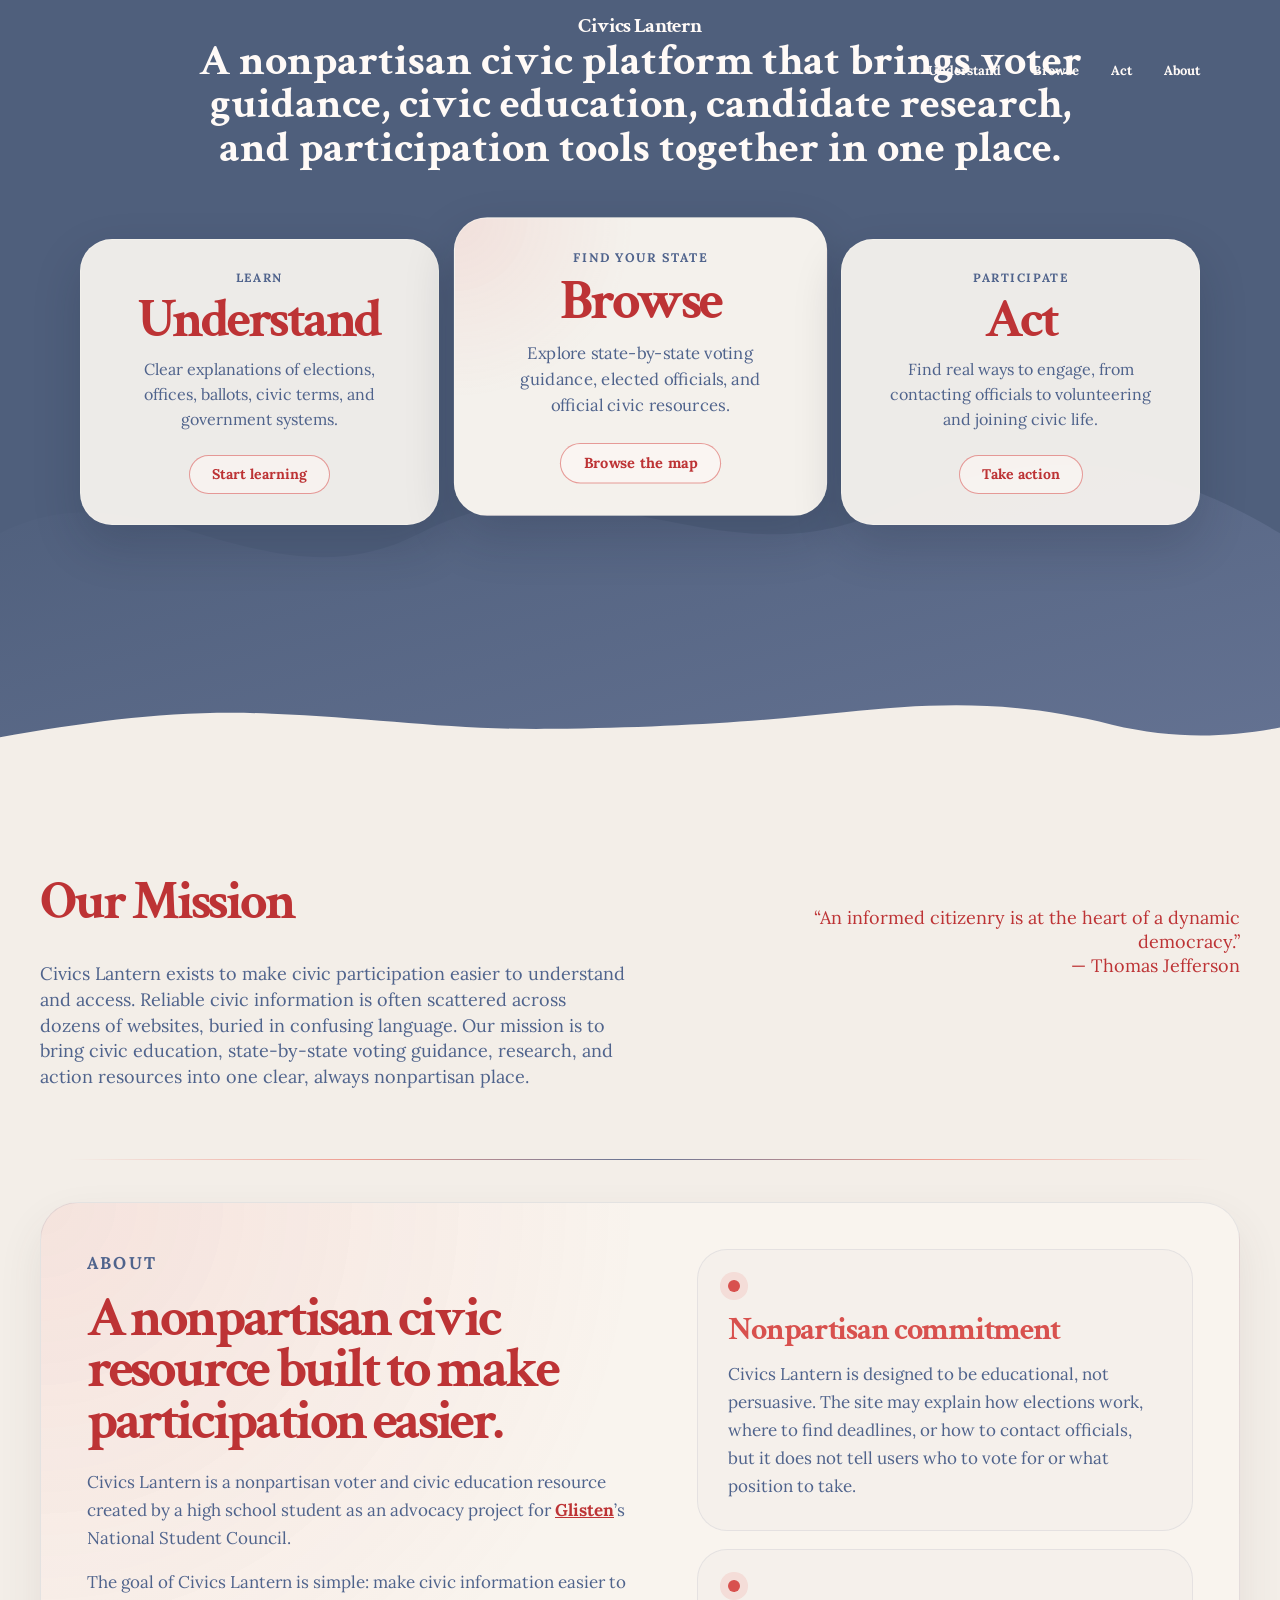
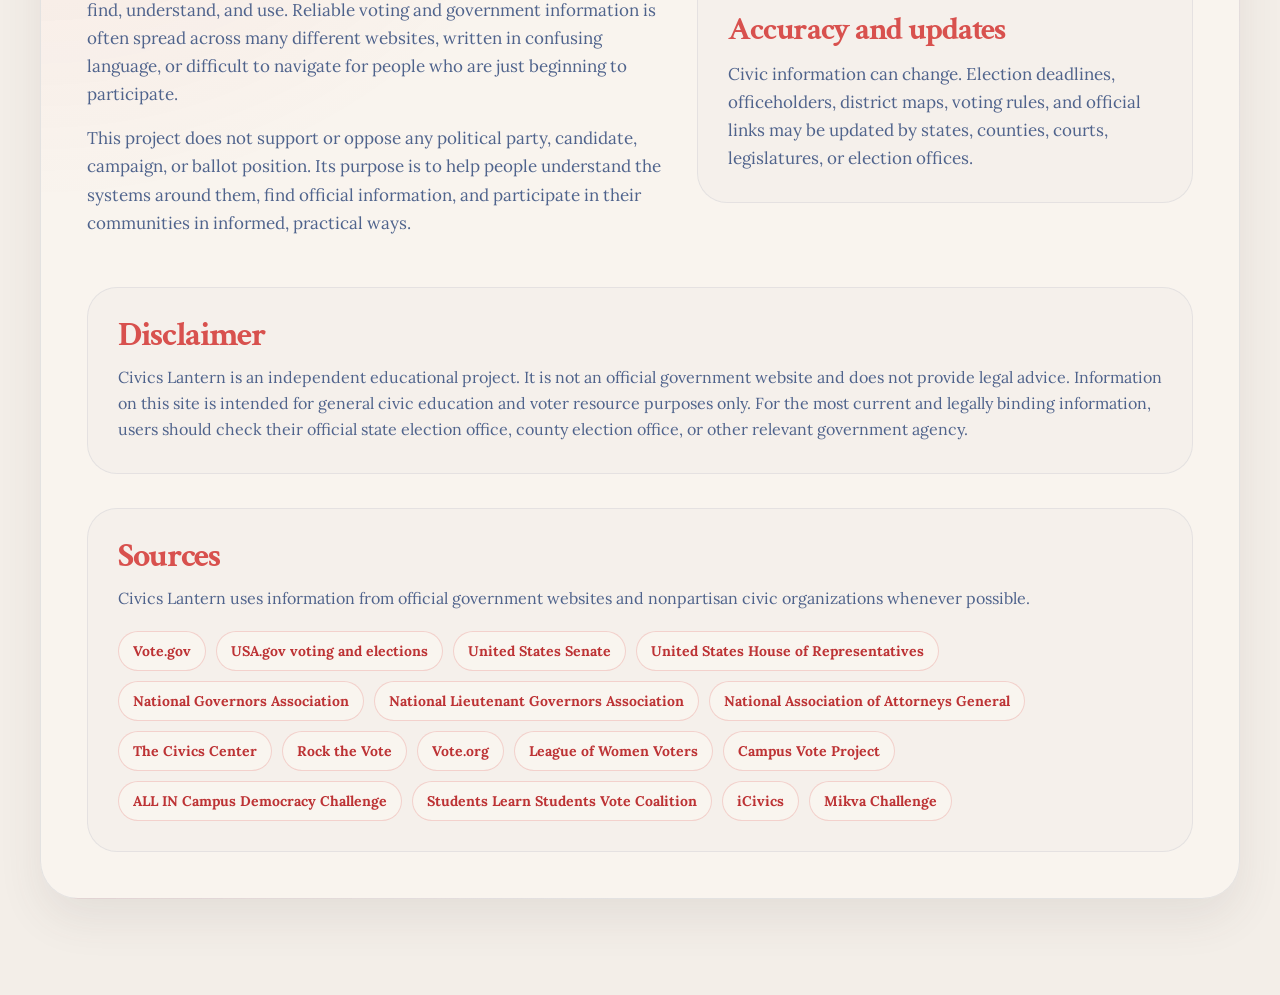
==== index.html @ c542d6de "Add files via upload" ====
<!DOCTYPE html>
<html lang="en">
<head>
  <meta charset="UTF-8" />
  <meta name="viewport" content="width=device-width, initial-scale=1.0" />
  <title>Civics Lantern</title>
  <link rel="stylesheet" href="style.css?v=23" />
</head>
<body>
  <div id="scroll-progress"></div>

  <header class="hero home-hero">
    <nav class="nav">
      <a class="logo" href="index.html">Civics Lantern</a>
      <button class="menu-button" aria-label="Open navigation">☰</button>
      <div class="nav-links">
        <a href="understand.html">Understand</a>
        <a href="browse.html">Browse</a>
        <a href="act.html">Act</a>
        <a href="index.html#about">About</a>
      </div>
    </nav>

    <section class="hero-text fade-in">
      <h1>
        A nonpartisan civic platform that brings voter guidance, civic education,
        candidate research, and participation tools together in one place.
      </h1>
    </section>

    <section class="hero-pathways fade-up" aria-label="Main sections">
      <article class="hero-pathway-card">
        <span class="pathway-label">Learn</span>
        <h2>Understand</h2>
        <p>
          Clear explanations of elections, offices, ballots, civic terms, and government systems.
        </p>
        <a class="soft-button" href="understand.html">Start learning</a>
      </article>

      <article class="hero-pathway-card featured">
        <span class="pathway-label">Find your state</span>
        <h2>Browse</h2>
        <p>
          Explore state-by-state voting guidance, elected officials, and official civic resources.
        </p>
        <a class="soft-button" href="browse.html">Browse the map</a>
      </article>

      <article class="hero-pathway-card">
        <span class="pathway-label">Participate</span>
        <h2>Act</h2>
        <p>
          Find real ways to engage, from contacting officials to volunteering and joining civic life.
        </p>
        <a class="soft-button" href="act.html">Take action</a>
      </article>
    </section>
  </header>

  <main>
    <section class="mission section fade-up">
      <div class="mission-copy">
        <h2>Our Mission</h2>
        <p>
          Civics Lantern exists to make civic participation easier to understand and
          access. Reliable civic information is often scattered across dozens of
          websites, buried in confusing language. Our mission is to bring civic
          education, state-by-state voting guidance, research, and action resources
          into one clear, always nonpartisan place.
        </p>
      </div>

      <blockquote>
        “An informed citizenry is at the heart of a dynamic democracy.”
        <span>— Thomas Jefferson</span>
      </blockquote>
    </section>

    <div class="divider"></div>
<section class="about-preview about-full section reveal" id="about">
      <div class="about-copy">
        <p class="section-kicker">About</p>
        <h2>A nonpartisan civic resource built to make participation easier.</h2>
        <p>
          Civics Lantern is a nonpartisan voter and civic education resource created by a high school
          student as an advocacy project for <a href="https://glisten.org/" target="_blank" rel="noopener noreferrer">Glisten</a>’s
          National Student Council.
        </p>
        <p>
          The goal of Civics Lantern is simple: make civic information easier to find, understand,
          and use. Reliable voting and government information is often spread across many different
          websites, written in confusing language, or difficult to navigate for people who are just
          beginning to participate.
        </p>
        <p>
          This project does not support or oppose any political party, candidate, campaign, or ballot
          position. Its purpose is to help people understand the systems around them, find official
          information, and participate in their communities in informed, practical ways.
        </p>
      </div>

      <div class="about-side-stack">
        <article class="about-note">
          <div class="dot"></div>
          <h3>Nonpartisan commitment</h3>
          <p>
            Civics Lantern is designed to be educational, not persuasive. The site may explain how
            elections work, where to find deadlines, or how to contact officials, but it does not tell
            users who to vote for or what position to take.
          </p>
        </article>

        <article class="about-note">
          <div class="dot"></div>
          <h3>Accuracy and updates</h3>
          <p>
            Civic information can change. Election deadlines, officeholders, district maps, voting
            rules, and official links may be updated by states, counties, courts, legislatures, or
            election offices.
          </p>
        </article>
      </div>

      <div class="about-disclaimer">
        <h3>Disclaimer</h3>
        <p>
          Civics Lantern is an independent educational project. It is not an official government
          website and does not provide legal advice. Information on this site is intended for general
          civic education and voter resource purposes only. For the most current and legally binding
          information, users should check their official state election office, county election office,
          or other relevant government agency.
        </p>
      </div>

      <div class="about-sources">
        <h3>Sources</h3>
        <p>
          Civics Lantern uses information from official government websites and nonpartisan civic
          organizations whenever possible.
        </p>

        <div class="source-link-grid">
          <a href="https://vote.gov/" target="_blank" rel="noopener noreferrer">Vote.gov</a>
          <a href="https://www.usa.gov/voting-and-elections" target="_blank" rel="noopener noreferrer">USA.gov voting and elections</a>
          <a href="https://www.senate.gov/senators/" target="_blank" rel="noopener noreferrer">United States Senate</a>
          <a href="https://www.house.gov/representatives" target="_blank" rel="noopener noreferrer">United States House of Representatives</a>
          <a href="https://www.nga.org/governors/" target="_blank" rel="noopener noreferrer">National Governors Association</a>
          <a href="https://nlga.us/" target="_blank" rel="noopener noreferrer">National Lieutenant Governors Association</a>
          <a href="https://www.naag.org/attorneys-general/" target="_blank" rel="noopener noreferrer">National Association of Attorneys General</a>
          <a href="https://www.thecivicscenter.org/" target="_blank" rel="noopener noreferrer">The Civics Center</a>
          <a href="https://www.rockthevote.org/" target="_blank" rel="noopener noreferrer">Rock the Vote</a>
          <a href="https://www.vote.org/" target="_blank" rel="noopener noreferrer">Vote.org</a>
          <a href="https://www.lwv.org/" target="_blank" rel="noopener noreferrer">League of Women Voters</a>
          <a href="https://campusvoteproject.org/" target="_blank" rel="noopener noreferrer">Campus Vote Project</a>
          <a href="https://allinchallenge.org/" target="_blank" rel="noopener noreferrer">ALL IN Campus Democracy Challenge</a>
          <a href="https://slsvcoalition.org/" target="_blank" rel="noopener noreferrer">Students Learn Students Vote Coalition</a>
          <a href="https://ed.icivics.org/" target="_blank" rel="noopener noreferrer">iCivics</a>
          <a href="https://mikvachallenge.org/" target="_blank" rel="noopener noreferrer">Mikva Challenge</a>
        </div>
      </div>
    </section>
  </main>

  <script src="script.js?v=23"></script>
</body>
</html>
---- style.css ----
@import url('https://fonts.googleapis.com/css2?family=Crimson+Text:wght@600;700&family=Lora:wght@400;500;600;700&display=swap');

:root {
  --blue-dark: #657393;
  --blue-mid: #7d8aa5;
  --cream: #f3eee8;
  --cream-card: #faf6f0;
  --red: #bd3335;
  --red-soft: #d8514e;
  --text-blue: #4f638c;
  --white: #fffaf7;
  --shadow: 0 20px 45px rgba(80, 70, 65, 0.09);
  --soft-border: rgba(101, 115, 147, 0.14);
}

* {
  box-sizing: border-box;
}

html {
  scroll-behavior: smooth;
}

body {
  margin: 0;
  background: var(--cream);
  color: var(--text-blue);
  font-family: "Lora", Georgia, serif;
}

#scroll-progress {
  position: fixed;
  left: 0;
  top: 0;
  height: 4px;
  width: 0;
  background: linear-gradient(90deg, var(--red-soft), var(--blue-dark));
  z-index: 30;
}

.hero {
  color: var(--white);
  position: relative;
  overflow: hidden;
  background:
    radial-gradient(70% 95% at -8% 88%, transparent 0 38%, rgba(255,255,255,0.18) 39% 45%, transparent 46%),
    radial-gradient(80% 110% at 10% 95%, transparent 0 48%, rgba(255,255,255,0.12) 49% 56%, transparent 57%),
    radial-gradient(90% 120% at 18% 70%, transparent 0 52%, rgba(255,255,255,0.09) 53% 60%, transparent 61%),
    radial-gradient(80% 90% at 100% 92%, transparent 0 31%, rgba(255,255,255,0.14) 32% 40%, transparent 41%),
    radial-gradient(90% 110% at 100% 35%, rgba(255,255,255,0.12) 0 23%, transparent 24%),
    linear-gradient(90deg, #6f7d9d 0%, #637291 55%, #74819c 100%);
}

.home-hero {
  min-height: 390px;
}

.page-hero {
  min-height: 365px;
}

.deep-page-hero {
  min-height: 410px;
}

.understand-hero {
  min-height: 520px;
}

.understand-hero .page-title.left {
  margin-top: 56px;
}

.understand-hero .page-title h1 {
  font-size: clamp(48px, 5.4vw, 78px);
  line-height: 0.96;
}

.understand-hero .page-title p:last-child {
  max-width: 720px;
  margin-top: 24px;
}

.hero::after {
  content: "";
  position: absolute;
  left: -2%;
  right: -2%;
  bottom: -1px;
  height: 62px;
  background: var(--cream);
  clip-path: polygon(0 40%, 20% 20%, 45% 28%, 72% 62%, 100% 42%, 100% 100%, 0 100%);
}

.nav {
  width: min(1120px, calc(100% - 48px));
  margin: 0 auto;
  padding-top: 12px;
  display: flex;
  align-items: center;
  justify-content: center;
  position: relative;
  z-index: 2;
}

.logo {
  color: var(--white);
  text-decoration: none;
  font-family: "Crimson Text", Georgia, serif;
  font-size: 21px;
  font-weight: 700;
  letter-spacing: -0.03em;
  transition: transform 0.25s ease, opacity 0.25s ease;
}

.logo:hover {
  transform: translateY(-2px);
  opacity: 0.92;
}

.nav-links {
  position: absolute;
  right: 0;
  top: 62px;
  display: flex;
  gap: 32px;
}

.nav-links a {
  color: var(--white);
  text-decoration: none;
  font-size: 13px;
  font-weight: 700;
  position: relative;
}

.nav-links a::after {
  content: "";
  position: absolute;
  left: 0;
  bottom: -5px;
  width: 0;
  height: 1px;
  background: var(--white);
  transition: width 0.25s ease;
}

.nav-links a:hover::after,
.nav-links a.active::after {
  width: 100%;
}

.menu-button {
  display: none;
  background: transparent;
  border: 0;
  color: var(--white);
  font-size: 28px;
  cursor: pointer;
}

.hero-text,
.page-title {
  width: min(900px, calc(100% - 40px));
  margin: 105px auto 0;
  text-align: center;
  position: relative;
  z-index: 2;
}

.page-title {
  margin-top: 72px;
}

.hero-text h1,
.page-title h1 {
  margin: 0;
  font-family: "Crimson Text", Georgia, serif;
  font-weight: 700;
}

.hero-text h1 {
  font-size: clamp(22px, 2.2vw, 28px);
  line-height: 1.02;
}

.page-title h1 {
  font-size: clamp(50px, 6.7vw, 88px);
  line-height: 0.9;
  letter-spacing: -0.06em;
}

.page-title.left {
  margin-left: max(40px, calc((100% - 1180px) / 2));
  margin-right: auto;
  text-align: left;
  width: min(780px, calc(100% - 80px));
}

.page-title p:last-child {
  max-width: 650px;
  margin: 18px auto 0;
  font-size: 18px;
  line-height: 1.5;
}

.page-title.left p:last-child {
  margin-left: 0;
  margin-right: 0;
}

.eyebrow,
.section-kicker {
  margin: 0 0 10px;
  font-size: 13px;
  font-weight: 700;
  letter-spacing: 0.13em;
  text-transform: uppercase;
}

.section {
  width: min(1280px, calc(100% - 80px));
  margin: 0 auto;
}

.mission {
  min-height: 365px;
  padding: 68px 0 42px;
  display: grid;
  grid-template-columns: 1.05fr 0.95fr;
  gap: 80px;
  align-items: start;
}

.mission h2,
.section-heading h2,
.article-block h2,
.basic-intro h2,
.placeholder-page h2 {
  margin: 0;
  color: var(--red);
  font-family: "Crimson Text", Georgia, serif;
  font-size: clamp(42px, 4.2vw, 64px);
  line-height: 0.92;
  letter-spacing: -0.06em;
}

.mission h2 {
  margin-bottom: 34px;
}

.mission p,
.section-heading p,
.article-block p,
.placeholder-page p {
  margin: 0;
  font-size: 18px;
  line-height: 1.6;
}

.mission p {
  max-width: 650px;
  line-height: 1.43;
}

blockquote {
  margin: 28px 0 0;
  color: var(--red);
  text-align: right;
  font-size: 18px;
  line-height: 1.35;
}

blockquote span {
  display: block;
}

.divider {
  width: min(1180px, calc(100% - 140px));
  height: 1px;
  margin: 0 auto;
  background: linear-gradient(90deg, transparent, #ef9e92, #657393, #ef9e92, transparent);
}

.pillars {
  padding: 60px 0 92px;
  display: grid;
  grid-template-columns: repeat(4, 1fr);
  gap: 38px;
  text-align: center;
}

.pillar-card,
.basic-card,
.article-card,
.level-card,
.type-card {
  background: transparent;
  border-radius: 24px;
  transition: transform 0.28s ease, background 0.28s ease, box-shadow 0.28s ease, border-color 0.28s ease;
}

.pillar-card {
  min-height: 252px;
  padding: 18px 22px 24px;
  display: flex;
  flex-direction: column;
  align-items: center;
}

.pillar-card:hover,
.basic-card:hover,
.article-card:hover,
.level-card:hover,
.type-card:hover {
  transform: translateY(-10px);
  background: var(--cream-card);
  box-shadow: var(--shadow);
}

.dot {
  width: 12px;
  height: 12px;
  background: var(--red-soft);
  border-radius: 999px;
  box-shadow: 0 0 0 8px rgba(216, 81, 78, 0.12);
  margin-bottom: 22px;
  transition: transform 0.28s ease, box-shadow 0.28s ease;
  flex: 0 0 auto;
}

.pillar-card:hover .dot,
.basic-card:hover .dot {
  transform: scale(1.2);
  box-shadow: 0 0 0 11px rgba(216, 81, 78, 0.13);
}

.pillar-card h3,
.basic-card h3,
.article-card h3,
.level-card h3,
.type-card h3 {
  margin: 0 0 12px;
  color: var(--red-soft);
  font-family: "Crimson Text", Georgia, serif;
  font-size: 32px;
  line-height: 1;
  letter-spacing: -0.04em;
}

.pillar-card p,
.basic-card p,
.article-card p,
.level-card p,
.type-card p {
  margin: 0;
  font-size: 16px;
  line-height: 1.65;
}

.explore-button,
.soft-button,
.back-link {
  display: inline-block;
  border-radius: 999px;
  text-decoration: none;
  font-weight: 700;
}

.explore-button,
.soft-button {
  padding: 9px 22px 10px;
  border: 1px solid rgba(216, 81, 78, 0.55);
  color: var(--red);
  background: rgba(255, 250, 247, 0.5);
  font-size: 14px;
  transition: background 0.25s ease, color 0.25s ease, transform 0.25s ease;
}

.explore-button {
  margin-top: auto;
  opacity: 0;
  transform: translateY(10px);
}

.pillar-card:hover .explore-button,
.pillar-card:focus-within .explore-button {
  opacity: 1;
  transform: translateY(0);
}

.explore-button:hover,
.soft-button:hover {
  background: var(--red-soft);
  color: var(--white);
  transform: translateY(-2px);
}

.back-link {
  color: var(--red);
}

.back-link:hover {
  text-decoration: underline;
}

/* Understand landing page */

.basic-intro {
  padding: 76px 0 34px;
}

.basic-intro .section-heading {
  width: min(760px, 100%);
}

.basics-grid {
  padding: 28px 0 96px;
  display: grid;
  grid-template-columns: repeat(5, 1fr);
  gap: 22px;
}

.basic-card {
  min-height: 270px;
  padding: 28px 22px;
  border: 1px solid var(--soft-border);
  display: flex;
  flex-direction: column;
}

.basic-card h3 a {
  color: inherit;
  text-decoration: none;
}

.basic-card h3 a:hover {
  text-decoration: underline;
}

.basic-card p {
  margin-bottom: 24px;
}

.basic-card .soft-button {
  margin-top: auto;
  width: fit-content;
}

/* Deep article pages */

.article-wrap {
  width: min(1180px, calc(100% - 80px));
  margin: 0 auto;
  padding: 72px 0 100px;
  display: grid;
  grid-template-columns: 250px 1fr;
  gap: 54px;
  align-items: start;
}

.chapter-nav {
  position: sticky;
  top: 28px;
  padding: 22px;
  border: 1px solid var(--soft-border);
  border-radius: 26px;
  background: rgba(250, 246, 240, 0.78);
  box-shadow: 0 14px 34px rgba(80, 70, 65, 0.05);
}

.chapter-nav p {
  margin: 0 0 12px;
  color: var(--red);
  font-family: "Crimson Text", Georgia, serif;
  font-size: 24px;
  font-weight: 700;
  letter-spacing: -0.04em;
}

.chapter-nav a {
  display: block;
  padding: 8px 0;
  color: var(--text-blue);
  text-decoration: none;
  font-size: 14px;
  line-height: 1.35;
  border-bottom: 1px solid rgba(101, 115, 147, 0.1);
  transition: color 0.2s ease, transform 0.2s ease;
}

.chapter-nav a:hover {
  color: var(--red);
  transform: translateX(4px);
}

.article-content {
  min-width: 0;
}

.article-block {
  padding: 38px;
  margin-bottom: 28px;
  border: 1px solid var(--soft-border);
  border-radius: 32px;
  background: rgba(250, 246, 240, 0.72);
  box-shadow: 0 12px 30px rgba(80, 70, 65, 0.04);
}

.article-block h2 {
  margin-bottom: 20px;
}

.article-block p + p {
  margin-top: 18px;
}

.article-block ul,
.article-block ol {
  margin: 18px 0 0;
  padding-left: 22px;
  font-size: 17px;
  line-height: 1.75;
}

.article-block li::marker {
  color: var(--red-soft);
  font-weight: 700;
}

.article-grid {
  display: grid;
  grid-template-columns: repeat(3, 1fr);
  gap: 22px;
  margin-top: 24px;
}

.type-grid {
  display: grid;
  grid-template-columns: repeat(2, 1fr);
  gap: 22px;
  margin-top: 24px;
}

.level-card,
.type-card,
.article-card {
  padding: 24px;
  border: 1px solid var(--soft-border);
  background: rgba(243, 238, 232, 0.56);
}

.level-card h3,
.type-card h3,
.article-card h3 {
  font-size: 28px;
}

.article-note {
  margin-top: 24px;
  padding: 22px;
  border-radius: 22px;
  background: rgba(216, 81, 78, 0.09);
  border: 1px solid rgba(216, 81, 78, 0.16);
}

.article-note p {
  font-size: 16px;
}

/* Placeholder pages */

.placeholder-page {
  min-height: 430px;
  padding: 76px 0 92px;
}

.placeholder-page h2 {
  margin-bottom: 24px;
}

.placeholder-page p {
  max-width: 660px;
  margin-bottom: 26px;
}

/* Animations */

.fade-in {
  animation: fadeIn 0.9s ease both;
}

.fade-up {
  animation: fadeUp 0.9s ease both;
}

.slide-left {
  animation: slideLeft 0.9s cubic-bezier(.19,1,.22,1) both;
}

.reveal {
  opacity: 0;
  transform: translateY(26px);
  transition: opacity 0.7s ease, transform 0.7s ease;
}

.reveal.visible {
  opacity: 1;
  transform: translateY(0);
}

.delay-1 {
  animation-delay: 0.08s;
}

.delay-2 {
  animation-delay: 0.18s;
}

.delay-3 {
  animation-delay: 0.28s;
}

.delay-4 {
  animation-delay: 0.38s;
}

@keyframes fadeIn {
  from {
    opacity: 0;
  }

  to {
    opacity: 1;
  }
}

@keyframes fadeUp {
  from {
    opacity: 0;
    transform: translateY(22px);
  }

  to {
    opacity: 1;
    transform: translateY(0);
  }
}

@keyframes slideLeft {
  from {
    opacity: 0;
    transform: translateX(-34px);
  }

  to {
    opacity: 1;
    transform: translateX(0);
  }
}

@media (prefers-reduced-motion: reduce) {
  *,
  *::before,
  *::after {
    animation: none !important;
    transition: none !important;
    scroll-behavior: auto !important;
  }
}

@media (max-width: 1080px) {
  .basics-grid {
    grid-template-columns: repeat(2, 1fr);
  }

  .article-wrap {
    grid-template-columns: 1fr;
  }

  .chapter-nav {
    position: static;
  }

  .chapter-nav a {
    display: inline-block;
    margin-right: 14px;
    border-bottom: 0;
  }
}

@media (max-width: 900px) {
  .hero,
  .page-hero,
  .deep-page-hero {
    min-height: 420px;
  }

  .understand-hero {
    min-height: 560px;
  }

  .understand-hero .page-title.left {
    margin-top: 42px;
  }

  .understand-hero .page-title h1 {
    font-size: clamp(42px, 11vw, 58px);
    line-height: 0.98;
  }

  .understand-hero .page-title p:last-child {
    font-size: 17px;
    line-height: 1.48;
    margin-top: 20px;
  }

  .nav {
    justify-content: space-between;
  }

  .menu-button {
    display: block;
  }

  .nav-links {
    display: none;
    position: absolute;
    top: 52px;
    right: 0;
    flex-direction: column;
    gap: 14px;
    background: rgba(67, 79, 108, 0.94);
    padding: 18px 22px;
    border-radius: 16px;
  }

  .nav-links.show {
    display: flex;
  }

  .hero-text {
    margin-top: 105px;
  }

  .page-title.left,
  .section,
  .article-wrap {
    width: min(100% - 38px, 720px);
    margin-left: auto;
    margin-right: auto;
  }

  .mission {
    grid-template-columns: 1fr;
    gap: 32px;
    padding-top: 52px;
  }

  blockquote {
    text-align: left;
    margin-top: 0;
  }

  .divider {
    width: min(100% - 56px, 720px);
  }

  .pillars,
  .basics-grid,
  .article-grid,
  .type-grid {
    grid-template-columns: 1fr;
    gap: 24px;
  }

  .pillar-card {
    min-height: auto;
    padding: 28px 22px;
  }

  .explore-button {
    opacity: 1;
    transform: none;
    margin-top: 18px;
  }

  .article-block {
    padding: 28px 22px;
  }
}


/* Offices guide page */

.offices-hero .page-title h1 {
  max-width: 820px;
}

.offices-intro {
  padding: 76px 0 44px;
  display: grid;
  grid-template-columns: 1.25fr 0.75fr;
  gap: 34px;
  align-items: stretch;
}

.intro-panel,
.context-card,
.office-map,
.role-card,
.federal-card,
.candidate-research {
  border: 1px solid var(--soft-border);
  background: rgba(250, 246, 240, 0.72);
  box-shadow: 0 12px 30px rgba(80, 70, 65, 0.04);
}

.intro-panel {
  padding: 42px;
  border-radius: 34px;
}

.intro-panel h2,
.office-section-heading h2,
.research-copy h2 {
  margin: 0 0 22px;
  color: var(--red);
  font-family: "Crimson Text", Georgia, serif;
  font-size: clamp(40px, 4.4vw, 68px);
  line-height: 0.92;
  letter-spacing: -0.06em;
}

.intro-panel p,
.context-card p,
.office-section-heading p,
.research-copy p {
  margin: 0;
  font-size: 18px;
  line-height: 1.62;
}

.intro-panel p + p {
  margin-top: 18px;
}

.context-card {
  padding: 34px;
  border-radius: 34px;
  background:
    radial-gradient(circle at top left, rgba(216, 81, 78, 0.11), transparent 35%),
    rgba(250, 246, 240, 0.78);
}

.context-card h3,
.question-card h3 {
  margin: 0 0 14px;
  color: var(--red-soft);
  font-family: "Crimson Text", Georgia, serif;
  font-size: 32px;
  line-height: 1;
  letter-spacing: -0.04em;
}

.office-map {
  margin-top: 20px;
  margin-bottom: 76px;
  padding: 34px;
  border-radius: 34px;
}

.office-map .section-heading {
  max-width: 840px;
}

.office-jump-grid {
  margin-top: 28px;
  display: grid;
  grid-template-columns: repeat(4, 1fr);
  gap: 18px;
}

.office-jump-grid a {
  display: flex;
  flex-direction: column;
  justify-content: space-between;
  min-height: 130px;
  padding: 22px;
  border: 1px solid rgba(101, 115, 147, 0.14);
  border-radius: 24px;
  color: var(--text-blue);
  background: rgba(243, 238, 232, 0.55);
  text-decoration: none;
  font-weight: 700;
  line-height: 1.25;
  transition: transform 0.25s ease, box-shadow 0.25s ease, border-color 0.25s ease, color 0.25s ease;
}

.office-jump-grid a:hover {
  transform: translateY(-8px);
  color: var(--red);
  border-color: rgba(216, 81, 78, 0.24);
  box-shadow: var(--shadow);
}

.office-jump-grid span {
  color: var(--red-soft);
  font-family: "Crimson Text", Georgia, serif;
  font-size: 30px;
  line-height: 1;
}

.office-section {
  padding: 64px 0;
  border-top: 1px solid rgba(101, 115, 147, 0.14);
}

.office-section-heading {
  max-width: 760px;
  margin-bottom: 34px;
}

.role-grid {
  display: grid;
  grid-template-columns: repeat(12, 1fr);
  gap: 22px;
}

.role-card {
  grid-column: span 4;
  min-height: 300px;
  padding: 26px;
  border-radius: 30px;
  transition: transform 0.28s ease, box-shadow 0.28s ease, border-color 0.28s ease;
}

.role-card:nth-child(1),
.role-card:nth-child(4) {
  grid-column: span 6;
}

.role-card:hover,
.federal-card:hover {
  transform: translateY(-9px);
  box-shadow: var(--shadow);
  border-color: rgba(216, 81, 78, 0.22);
}

.role-tag {
  display: inline-block;
  margin-bottom: 18px;
  padding: 7px 14px;
  border-radius: 999px;
  color: var(--red);
  background: rgba(216, 81, 78, 0.11);
  font-size: 12px;
  font-weight: 700;
  letter-spacing: 0.08em;
  text-transform: uppercase;
}

.role-card h3,
.federal-card h3 {
  margin: 0 0 14px;
  color: var(--red-soft);
  font-family: "Crimson Text", Georgia, serif;
  font-size: 34px;
  line-height: 0.95;
  letter-spacing: -0.045em;
}

.role-card p,
.federal-card p,
.question-card li {
  margin: 0;
  font-size: 16px;
  line-height: 1.62;
}

.role-card p + p,
.federal-card p + p {
  margin-top: 14px;
}

.state-grid .role-card {
  grid-column: span 4;
}

.federal-feature-grid {
  display: grid;
  grid-template-columns: 1fr 1fr;
  gap: 22px;
}

.federal-card {
  min-height: 300px;
  padding: 30px;
  border-radius: 30px;
  transition: transform 0.28s ease, box-shadow 0.28s ease, border-color 0.28s ease;
}

.federal-card:first-child {
  grid-row: span 2;
  background:
    radial-gradient(circle at top right, rgba(101, 115, 147, 0.12), transparent 40%),
    rgba(250, 246, 240, 0.78);
}

.candidate-research {
  margin-top: 56px;
  margin-bottom: 100px;
  padding: 44px;
  border-radius: 36px;
  display: grid;
  grid-template-columns: 1fr 0.9fr;
  gap: 38px;
  align-items: start;
  background:
    radial-gradient(circle at top left, rgba(216, 81, 78, 0.12), transparent 35%),
    rgba(250, 246, 240, 0.82);
}

.question-card {
  padding: 30px;
  border-radius: 28px;
  background: rgba(243, 238, 232, 0.58);
  border: 1px solid rgba(101, 115, 147, 0.12);
}

.question-card ul {
  margin: 0 0 26px;
  padding-left: 22px;
}

.question-card li {
  margin-bottom: 12px;
}

.question-card li::marker {
  color: var(--red-soft);
  font-weight: 700;
}

@media (max-width: 1080px) {
  .offices-intro,
  .candidate-research {
    grid-template-columns: 1fr;
  }

  .office-jump-grid,
  .federal-feature-grid {
    grid-template-columns: repeat(2, 1fr);
  }

  .role-card,
  .role-card:nth-child(1),
  .role-card:nth-child(4),
  .state-grid .role-card {
    grid-column: span 6;
  }
}

@media (max-width: 900px) {
  .offices-intro {
    padding-top: 54px;
  }

  .intro-panel,
  .context-card,
  .office-map,
  .candidate-research {
    padding: 28px 22px;
  }

  .office-jump-grid,
  .federal-feature-grid {
    grid-template-columns: 1fr;
  }

  .role-grid {
    grid-template-columns: 1fr;
  }

  .role-card,
  .role-card:nth-child(1),
  .role-card:nth-child(4),
  .state-grid .role-card {
    grid-column: auto;
    min-height: auto;
  }

  .office-section {
    padding: 48px 0;
  }

  .candidate-research {
    margin-bottom: 72px;
  }
}


/* Offices hero spacing fix */

.offices-hero {
  min-height: 460px;
}

.offices-hero .page-title.left {
  margin-top: 54px;
}

.offices-hero .page-title h1 {
  font-size: clamp(48px, 5.6vw, 78px);
  line-height: 0.93;
}

.offices-hero .page-title p:last-child {
  max-width: 760px;
  margin-top: 24px;
  padding-bottom: 36px;
}

@media (max-width: 900px) {
  .offices-hero {
    min-height: 520px;
  }

  .offices-hero .page-title.left {
    margin-top: 42px;
  }

  .offices-hero .page-title h1 {
    font-size: clamp(42px, 11vw, 58px);
    line-height: 0.96;
  }
}


/* Ballot guide page */

.ballot-hero {
  min-height: 450px;
}

.ballot-hero .page-title.left {
  margin-top: 56px;
}

.ballot-hero .page-title h1 {
  font-size: clamp(52px, 6.4vw, 92px);
}

.ballot-hero .page-title p:last-child {
  max-width: 780px;
  padding-bottom: 38px;
}

.ballot-intro {
  padding: 76px 0 36px;
  display: grid;
  grid-template-columns: 1.15fr 0.85fr;
  gap: 28px;
  align-items: stretch;
}

.ballot-lede,
.ballot-mini-card,
.ballot-section-card,
.ballot-prep {
  border: 1px solid var(--soft-border);
  background: rgba(250, 246, 240, 0.74);
  box-shadow: 0 12px 30px rgba(80, 70, 65, 0.04);
}

.ballot-lede {
  padding: 42px;
  border-radius: 34px;
}

.ballot-mini-card {
  padding: 34px;
  border-radius: 34px;
  background:
    radial-gradient(circle at top left, rgba(216, 81, 78, 0.11), transparent 34%),
    rgba(250, 246, 240, 0.78);
}

.ballot-lede h2,
.ballot-section-card h2,
.ballot-prep h2 {
  margin: 0 0 22px;
  color: var(--red);
  font-family: "Crimson Text", Georgia, serif;
  font-size: clamp(40px, 4.1vw, 64px);
  line-height: 0.94;
  letter-spacing: -0.06em;
}

.ballot-mini-card h3,
.question-strip h3 {
  margin: 0 0 14px;
  color: var(--red-soft);
  font-family: "Crimson Text", Georgia, serif;
  font-size: 32px;
  line-height: 1;
  letter-spacing: -0.04em;
}

.ballot-lede p,
.ballot-mini-card p,
.ballot-section-card p,
.ballot-section-card li,
.ballot-prep li {
  font-size: 16px;
  line-height: 1.65;
}

.ballot-lede p,
.ballot-mini-card p,
.ballot-section-card p {
  margin: 0;
}

.ballot-lede p + p,
.ballot-mini-card p + p,
.ballot-section-card p + p {
  margin-top: 16px;
}

.ballot-sections {
  padding: 28px 0 64px;
  display: grid;
  grid-template-columns: repeat(2, 1fr);
  gap: 24px;
}

.ballot-section-card {
  padding: 32px;
  border-radius: 30px;
  transition: transform 0.28s ease, box-shadow 0.28s ease, border-color 0.28s ease;
}

.ballot-section-card:hover {
  transform: translateY(-8px);
  box-shadow: var(--shadow);
  border-color: rgba(216, 81, 78, 0.22);
}

.ballot-section-card.wide {
  grid-column: 1 / -1;
}

.ballot-label {
  display: inline-flex;
  align-items: center;
  justify-content: center;
  width: 46px;
  height: 46px;
  margin-bottom: 20px;
  border-radius: 999px;
  color: var(--red);
  background: rgba(216, 81, 78, 0.11);
  font-family: "Crimson Text", Georgia, serif;
  font-size: 24px;
  font-weight: 700;
}

.compact-list {
  margin: 18px 0 20px;
  padding-left: 22px;
  columns: 2;
  column-gap: 42px;
}

.ballot-section-card ol,
.question-strip ul {
  margin: 12px 0 0;
  padding-left: 22px;
}

.compact-list li,
.ballot-section-card ol li,
.question-strip li {
  break-inside: avoid;
  margin-bottom: 8px;
}

.compact-list li::marker,
.ballot-section-card ol li::marker,
.question-strip li::marker,
.prep-steps li::marker {
  color: var(--red-soft);
  font-weight: 700;
}

.question-strip {
  margin: 22px 0;
  padding: 24px;
  border-radius: 24px;
  border: 1px solid rgba(101, 115, 147, 0.12);
  background: rgba(243, 238, 232, 0.58);
}

.ballot-quote {
  margin: 22px 0;
  padding-left: 20px;
  border-left: 3px solid rgba(216, 81, 78, 0.45);
  color: var(--red);
  text-align: left;
  font-size: 24px;
}

.ballot-prep {
  margin-bottom: 100px;
  padding: 44px;
  border-radius: 36px;
  display: grid;
  grid-template-columns: 0.8fr 1.2fr;
  gap: 34px;
  align-items: start;
  background:
    radial-gradient(circle at top left, rgba(216, 81, 78, 0.11), transparent 33%),
    rgba(250, 246, 240, 0.82);
}

.prep-heading h2 {
  margin-bottom: 0;
}

.prep-steps {
  margin: 0;
  padding-left: 24px;
}

.prep-steps li {
  margin-bottom: 14px;
}

.ballot-prep .back-link {
  grid-column: 2;
}

@media (max-width: 1080px) {
  .ballot-intro,
  .ballot-prep {
    grid-template-columns: 1fr;
  }

  .ballot-prep .back-link {
    grid-column: auto;
  }
}

@media (max-width: 900px) {
  .ballot-hero {
    min-height: 500px;
  }

  .ballot-hero .page-title.left {
    margin-top: 42px;
  }

  .ballot-hero .page-title h1 {
    font-size: clamp(46px, 12vw, 62px);
    line-height: 0.96;
  }

  .ballot-intro {
    padding-top: 54px;
  }

  .ballot-lede,
  .ballot-mini-card,
  .ballot-section-card,
  .ballot-prep {
    padding: 28px 22px;
  }

  .ballot-sections {
    grid-template-columns: 1fr;
  }

  .compact-list {
    columns: 1;
  }

  .ballot-prep {
    margin-bottom: 72px;
  }
}


/* Glossary page */

.glossary-hero {
  min-height: 420px;
}

.glossary-hero .page-title.left {
  margin-top: 58px;
}

.glossary-hero .page-title h1 {
  font-size: clamp(54px, 6.8vw, 96px);
}

.glossary-hero .page-title p:last-child {
  max-width: 680px;
  padding-bottom: 34px;
}

.glossary-intro {
  padding: 76px 0 30px;
  max-width: 980px;
}

.glossary-intro h2 {
  margin: 0 0 20px;
  color: var(--red);
  font-family: "Crimson Text", Georgia, serif;
  font-size: clamp(42px, 4.6vw, 70px);
  line-height: 0.92;
  letter-spacing: -0.06em;
}

.glossary-intro p {
  margin: 0;
  font-size: 18px;
  line-height: 1.62;
}

.glossary-jump {
  padding: 20px 0 56px;
  display: flex;
  flex-wrap: wrap;
  gap: 12px;
}

.glossary-jump a {
  display: inline-block;
  padding: 10px 18px;
  border: 1px solid rgba(216, 81, 78, 0.28);
  border-radius: 999px;
  color: var(--red);
  background: rgba(250, 246, 240, 0.74);
  text-decoration: none;
  font-size: 14px;
  font-weight: 700;
  transition: transform 0.24s ease, background 0.24s ease, color 0.24s ease, box-shadow 0.24s ease;
}

.glossary-jump a:hover {
  transform: translateY(-4px);
  background: var(--red-soft);
  color: var(--white);
  box-shadow: var(--shadow);
}

.dictionary-section {
  padding: 56px 0;
  border-top: 1px solid rgba(101, 115, 147, 0.14);
}

.dictionary-heading {
  display: flex;
  gap: 18px;
  align-items: flex-start;
  margin-bottom: 28px;
}

.dictionary-heading span {
  display: inline-flex;
  align-items: center;
  justify-content: center;
  min-width: 48px;
  height: 48px;
  border-radius: 999px;
  color: var(--red);
  background: rgba(216, 81, 78, 0.11);
  font-family: "Crimson Text", Georgia, serif;
  font-size: 24px;
  font-weight: 700;
}

.dictionary-heading h2 {
  margin: 0;
  color: var(--red);
  font-family: "Crimson Text", Georgia, serif;
  font-size: clamp(38px, 4vw, 60px);
  line-height: 0.95;
  letter-spacing: -0.055em;
}

.dictionary-grid {
  display: grid;
  grid-template-columns: repeat(3, 1fr);
  gap: 18px;
}

.dictionary-grid article {
  padding: 24px;
  border: 1px solid var(--soft-border);
  border-radius: 24px;
  background: rgba(250, 246, 240, 0.74);
  box-shadow: 0 10px 26px rgba(80, 70, 65, 0.035);
  transition: transform 0.25s ease, box-shadow 0.25s ease, border-color 0.25s ease;
}

.dictionary-grid article:hover {
  transform: translateY(-6px);
  box-shadow: var(--shadow);
  border-color: rgba(216, 81, 78, 0.22);
}

.dictionary-grid h3 {
  margin: 0 0 10px;
  color: var(--red-soft);
  font-family: "Crimson Text", Georgia, serif;
  font-size: 28px;
  line-height: 0.98;
  letter-spacing: -0.04em;
}

.dictionary-grid p {
  margin: 0;
  font-size: 15px;
  line-height: 1.58;
}

.glossary-back {
  margin-top: 34px;
}

@media (max-width: 1080px) {
  .dictionary-grid {
    grid-template-columns: repeat(2, 1fr);
  }
}

@media (max-width: 900px) {
  .glossary-hero {
    min-height: 470px;
  }

  .glossary-hero .page-title.left {
    margin-top: 42px;
  }

  .glossary-hero .page-title h1 {
    font-size: clamp(46px, 12vw, 62px);
    line-height: 0.96;
  }

  .glossary-intro {
    padding-top: 54px;
  }

  .dictionary-grid {
    grid-template-columns: 1fr;
  }

  .dictionary-heading {
    flex-direction: column;
    gap: 14px;
  }

  .dictionary-section {
    padding: 44px 0;
  }
}


/* Levels of government page */

.levels-hero {
  min-height: 485px;
}

.levels-hero .page-title.left {
  margin-top: 50px;
}

.levels-hero .page-title h1 {
  max-width: 900px;
  font-size: clamp(48px, 5.8vw, 82px);
  line-height: 0.94;
}

.levels-hero .page-title p:last-child {
  max-width: 720px;
  padding-bottom: 38px;
}

.levels-intro {
  padding: 76px 0 36px;
  display: grid;
  grid-template-columns: 1.15fr 0.85fr;
  gap: 28px;
  align-items: stretch;
}

.levels-intro-copy,
.levels-intro-card,
.power-layer,
.level-explain,
.shared-power,
.responsibility-check {
  border: 1px solid var(--soft-border);
  background: rgba(250, 246, 240, 0.74);
  box-shadow: 0 12px 30px rgba(80, 70, 65, 0.04);
}

.levels-intro-copy {
  padding: 42px;
  border-radius: 34px;
}

.levels-intro-card {
  padding: 34px;
  border-radius: 34px;
  background:
    radial-gradient(circle at top left, rgba(216, 81, 78, 0.11), transparent 35%),
    rgba(250, 246, 240, 0.78);
}

.levels-intro-copy h2,
.level-explain h2,
.shared-copy h2,
.responsibility-check h2 {
  margin: 0 0 22px;
  color: var(--red);
  font-family: "Crimson Text", Georgia, serif;
  font-size: clamp(40px, 4.3vw, 68px);
  line-height: 0.92;
  letter-spacing: -0.06em;
}

.levels-intro-card h3,
.shared-examples span {
  margin: 0 0 14px;
  color: var(--red-soft);
  font-family: "Crimson Text", Georgia, serif;
  font-size: 32px;
  line-height: 1;
  letter-spacing: -0.04em;
}

.levels-intro-copy p,
.levels-intro-card p,
.level-explain p,
.shared-copy p,
.shared-examples p,
.checklist-card p,
.checklist-card li,
.power-layer p {
  margin: 0;
  font-size: 16px;
  line-height: 1.65;
}

.levels-intro-copy p,
.shared-copy p,
.checklist-card p {
  font-size: 18px;
}

.level-explain p + p,
.shared-copy p + p {
  margin-top: 16px;
}

.power-stack {
  padding: 28px 0 70px;
  display: grid;
  gap: 18px;
}

.power-layer {
  min-height: 120px;
  padding: 28px 34px;
  border-radius: 32px;
  display: grid;
  grid-template-columns: 90px 0.75fr 1fr;
  gap: 24px;
  align-items: center;
  transition: transform 0.28s ease, box-shadow 0.28s ease, border-color 0.28s ease;
}

.power-layer:hover {
  transform: translateX(10px);
  box-shadow: var(--shadow);
  border-color: rgba(216, 81, 78, 0.22);
}

.power-layer span {
  color: var(--red-soft);
  font-family: "Crimson Text", Georgia, serif;
  font-size: 44px;
  line-height: 1;
  font-weight: 700;
}

.power-layer h2 {
  margin: 0;
  color: var(--red);
  font-family: "Crimson Text", Georgia, serif;
  font-size: clamp(34px, 3.6vw, 54px);
  line-height: 0.95;
  letter-spacing: -0.055em;
}

.local-layer {
  width: 78%;
}

.state-layer {
  width: 88%;
  margin-left: 6%;
}

.federal-layer {
  width: 98%;
  margin-left: 2%;
}

.levels-detail {
  padding: 12px 0 64px;
  display: grid;
  gap: 24px;
}

.level-explain {
  padding: 34px;
  border-radius: 34px;
  display: grid;
  grid-template-columns: 180px 1fr;
  gap: 28px;
  align-items: start;
  transition: transform 0.28s ease, box-shadow 0.28s ease, border-color 0.28s ease;
}

.level-explain:hover {
  transform: translateY(-8px);
  box-shadow: var(--shadow);
  border-color: rgba(216, 81, 78, 0.22);
}

.level-marker {
  position: sticky;
  top: 26px;
  width: fit-content;
  padding: 10px 18px;
  border-radius: 999px;
  color: var(--red);
  background: rgba(216, 81, 78, 0.11);
  font-size: 13px;
  font-weight: 700;
  letter-spacing: 0.12em;
  text-transform: uppercase;
}

.shared-power {
  margin-top: 20px;
  margin-bottom: 64px;
  padding: 42px;
  border-radius: 36px;
  display: grid;
  grid-template-columns: 1fr 1fr;
  gap: 34px;
  align-items: start;
  background:
    radial-gradient(circle at top left, rgba(216, 81, 78, 0.11), transparent 35%),
    rgba(250, 246, 240, 0.82);
}

.shared-examples {
  display: grid;
  gap: 16px;
}

.shared-examples article {
  padding: 24px;
  border-radius: 24px;
  border: 1px solid rgba(101, 115, 147, 0.12);
  background: rgba(243, 238, 232, 0.58);
  transition: transform 0.25s ease, box-shadow 0.25s ease;
}

.shared-examples article:hover {
  transform: translateY(-6px);
  box-shadow: var(--shadow);
}

.shared-examples span {
  display: block;
  font-size: 28px;
}

.responsibility-check {
  margin-bottom: 100px;
  padding: 44px;
  border-radius: 36px;
  display: grid;
  grid-template-columns: 0.82fr 1.18fr;
  gap: 34px;
  align-items: start;
}

.checklist-card {
  padding: 30px;
  border-radius: 28px;
  background: rgba(243, 238, 232, 0.58);
  border: 1px solid rgba(101, 115, 147, 0.12);
}

.checklist-card ul {
  margin: 16px 0 26px;
  padding-left: 22px;
}

.checklist-card li {
  margin-bottom: 12px;
}

.checklist-card li::marker {
  color: var(--red-soft);
  font-weight: 700;
}

@media (max-width: 1080px) {
  .levels-intro,
  .shared-power,
  .responsibility-check {
    grid-template-columns: 1fr;
  }

  .local-layer,
  .state-layer,
  .federal-layer {
    width: 100%;
    margin-left: 0;
  }
}

@media (max-width: 900px) {
  .levels-hero {
    min-height: 560px;
  }

  .levels-hero .page-title.left {
    margin-top: 40px;
  }

  .levels-hero .page-title h1 {
    font-size: clamp(42px, 11vw, 58px);
    line-height: 0.96;
  }

  .levels-intro {
    padding-top: 54px;
  }

  .levels-intro-copy,
  .levels-intro-card,
  .level-explain,
  .shared-power,
  .responsibility-check,
  .checklist-card {
    padding: 28px 22px;
  }

  .power-layer {
    grid-template-columns: 1fr;
    gap: 12px;
    padding: 28px 22px;
  }

  .power-layer:hover {
    transform: translateY(-8px);
  }

  .level-explain {
    grid-template-columns: 1fr;
  }

  .level-marker {
    position: static;
  }

  .responsibility-check {
    margin-bottom: 72px;
  }
}


/* Homepage Browse update */

.home-pathways {
  padding: 62px 0 88px;
  display: grid;
  grid-template-columns: 1fr 1.18fr 1fr;
  gap: 28px;
  align-items: stretch;
}

.pathway-card {
  min-height: 310px;
  padding: 32px 28px;
  border: 1px solid var(--soft-border);
  border-radius: 32px;
  background: rgba(250, 246, 240, 0.72);
  box-shadow: 0 12px 30px rgba(80, 70, 65, 0.04);
  display: flex;
  flex-direction: column;
  align-items: center;
  text-align: center;
  transition: transform 0.28s ease, box-shadow 0.28s ease, border-color 0.28s ease;
}

.pathway-card:hover {
  transform: translateY(-10px);
  box-shadow: var(--shadow);
  border-color: rgba(216, 81, 78, 0.22);
}

.pathway-card.featured {
  background:
    radial-gradient(circle at top left, rgba(216, 81, 78, 0.10), transparent 35%),
    rgba(250, 246, 240, 0.82);
}

.pathway-label {
  margin-bottom: 12px;
  color: var(--text-blue);
  font-size: 12px;
  font-weight: 700;
  letter-spacing: 0.13em;
  text-transform: uppercase;
}

.pathway-card h3 {
  margin: 0 0 14px;
  color: var(--red-soft);
  font-family: "Crimson Text", Georgia, serif;
  font-size: 38px;
  line-height: 0.95;
  letter-spacing: -0.045em;
}

.pathway-card p {
  margin: 0 0 24px;
  max-width: 330px;
  font-size: 16px;
  line-height: 1.65;
}

.pathway-card .soft-button {
  margin-top: auto;
}

.about-preview {
  margin-bottom: 96px;
  padding: 46px;
  border: 1px solid var(--soft-border);
  border-radius: 38px;
  background:
    radial-gradient(circle at top left, rgba(216, 81, 78, 0.11), transparent 34%),
    rgba(250, 246, 240, 0.82);
  box-shadow: var(--shadow);
  display: grid;
  grid-template-columns: 1.18fr 0.82fr;
  gap: 34px;
  align-items: start;
}

.about-copy h2 {
  margin: 0 0 20px;
  color: var(--red);
  font-family: "Crimson Text", Georgia, serif;
  font-size: clamp(42px, 4.4vw, 68px);
  line-height: 0.92;
  letter-spacing: -0.06em;
}

.about-copy p:last-child,
.about-note p {
  margin: 0;
  font-size: 17px;
  line-height: 1.65;
}

.about-note {
  padding: 30px;
  border: 1px solid rgba(101, 115, 147, 0.12);
  border-radius: 30px;
  background: rgba(243, 238, 232, 0.58);
}

.about-note h3 {
  margin: 0 0 14px;
  color: var(--red-soft);
  font-family: "Crimson Text", Georgia, serif;
  font-size: 32px;
  line-height: 1;
  letter-spacing: -0.04em;
}

.browse-hero {
  min-height: 410px;
}

.browse-hero .page-title.left {
  margin-top: 58px;
}

.browse-hero .page-title h1 {
  font-size: clamp(52px, 6.4vw, 92px);
}

@media (max-width: 1080px) {
  .home-pathways,
  .about-preview {
    grid-template-columns: 1fr;
  }

  .pathway-card {
    min-height: auto;
  }
}

@media (max-width: 900px) {
  .home-pathways {
    padding: 48px 0 68px;
  }

  .pathway-card,
  .about-preview,
  .about-note {
    padding: 28px 22px;
  }

  .about-preview {
    margin-bottom: 72px;
  }

  .browse-hero {
    min-height: 470px;
  }

  .browse-hero .page-title.left {
    margin-top: 42px;
  }
}


/* Interactive Browse map */

.browse-intro {
  padding: 76px 0 34px;
  display: grid;
  grid-template-columns: 0.85fr 1.15fr;
  gap: 34px;
  align-items: end;
}

.browse-intro h2 {
  margin: 0;
  color: var(--red);
  font-family: "Crimson Text", Georgia, serif;
  font-size: clamp(44px, 4.6vw, 70px);
  line-height: 0.92;
  letter-spacing: -0.06em;
}

.browse-intro p:last-child {
  margin: 0;
  font-size: 18px;
  line-height: 1.62;
}

.map-shell {
  margin-bottom: 100px;
}

.map-controls {
  margin-bottom: 18px;
  display: flex;
  gap: 14px;
  align-items: center;
  flex-wrap: wrap;
}

.map-controls label {
  color: var(--red);
  font-weight: 700;
}

.map-controls select {
  min-width: 240px;
  padding: 10px 14px;
  border: 1px solid rgba(101, 115, 147, 0.25);
  border-radius: 999px;
  background: var(--cream-card);
  color: var(--text-blue);
  font: inherit;
}

.map-and-panel {
  display: grid;
  grid-template-columns: 1.1fr 0.9fr;
  gap: 26px;
  align-items: start;
}

.map-card,
.state-panel {
  border: 1px solid var(--soft-border);
  border-radius: 34px;
  background: rgba(250, 246, 240, 0.76);
  box-shadow: 0 12px 30px rgba(80, 70, 65, 0.04);
}

.map-card {
  padding: 22px;
}

#us-map {
  width: 100%;
  min-height: 420px;
  display: block;
}

.state {
  fill: rgba(101, 115, 147, 0.72);
  stroke: rgba(255, 250, 247, 0.88);
  stroke-width: 0.75;
  cursor: pointer;
  transition: fill 0.18s ease, transform 0.18s ease;
}

.state:hover,
.state:focus {
  fill: var(--red-soft);
  outline: none;
}

.state.selected {
  fill: var(--red);
}

.state-borders {
  fill: none;
  stroke: rgba(255, 250, 247, 0.75);
  stroke-width: 0.55;
  pointer-events: none;
}

.map-note {
  margin: 12px 0 0;
  font-size: 13px;
  line-height: 1.45;
  opacity: 0.82;
}

.state-panel {
  padding: 32px;
}

.state-panel h2 {
  margin: 0 0 12px;
  color: var(--red);
  font-family: "Crimson Text", Georgia, serif;
  font-size: clamp(42px, 4vw, 62px);
  line-height: 0.92;
  letter-spacing: -0.055em;
}

.state-panel p {
  margin: 0;
  font-size: 16px;
  line-height: 1.62;
}

.state-info-block {
  margin-top: 26px;
  padding-top: 22px;
  border-top: 1px solid rgba(101, 115, 147, 0.14);
}

.state-info-block h3 {
  margin: 0 0 12px;
  color: var(--red-soft);
  font-family: "Crimson Text", Georgia, serif;
  font-size: 29px;
  line-height: 1;
  letter-spacing: -0.04em;
}

.state-info-block ul {
  margin: 0;
  padding-left: 20px;
}

.state-info-block li {
  margin-bottom: 10px;
  line-height: 1.5;
}

.official-list {
  list-style: none;
  padding-left: 0 !important;
}

.official-list li {
  padding: 12px 0;
  border-bottom: 1px solid rgba(101, 115, 147, 0.10);
}

.official-list span {
  display: block;
  color: var(--text-blue);
  font-size: 12px;
  font-weight: 700;
  letter-spacing: 0.09em;
  text-transform: uppercase;
}

.official-list strong {
  display: block;
  margin-top: 2px;
  color: var(--red);
  font-size: 18px;
}

.official-list em {
  display: block;
  margin-top: 3px;
  font-size: 13px;
  font-style: normal;
  opacity: 0.86;
}

.official-list a,
.resource-links a {
  color: var(--red);
  font-weight: 700;
}

.resource-links {
  display: grid;
  gap: 10px;
}

.resource-links a {
  display: block;
  padding: 11px 14px;
  border: 1px solid rgba(216, 81, 78, 0.20);
  border-radius: 16px;
  background: rgba(243, 238, 232, 0.55);
  text-decoration: none;
  transition: transform 0.22s ease, background 0.22s ease;
}

.resource-links a:hover {
  transform: translateY(-3px);
  background: rgba(216, 81, 78, 0.09);
}

.last-updated {
  margin-top: 24px !important;
  font-size: 13px !important;
  opacity: 0.82;
}

.muted {
  opacity: 0.82;
}

.state-button-grid {
  margin-top: 24px;
  display: grid;
  grid-template-columns: repeat(6, 1fr);
  gap: 10px;
}

.state-button {
  padding: 9px 10px;
  border: 1px solid rgba(101, 115, 147, 0.16);
  border-radius: 999px;
  color: var(--text-blue);
  background: rgba(250, 246, 240, 0.78);
  font: inherit;
  font-size: 13px;
  cursor: pointer;
  transition: transform 0.2s ease, background 0.2s ease, color 0.2s ease;
}

.state-button:hover,
.state-button.selected {
  transform: translateY(-2px);
  background: var(--red-soft);
  color: var(--white);
}

@media (max-width: 1080px) {
  .browse-intro,
  .map-and-panel {
    grid-template-columns: 1fr;
  }

  .state-button-grid {
    grid-template-columns: repeat(4, 1fr);
  }
}

@media (max-width: 900px) {
  .browse-intro {
    padding-top: 54px;
  }

  #us-map {
    min-height: 300px;
  }

  .map-card,
  .state-panel {
    padding: 22px;
  }

  .state-button-grid {
    grid-template-columns: repeat(2, 1fr);
  }

  .map-shell {
    margin-bottom: 72px;
  }
}


/* Neutral Browse default */

.empty-state {
  display: flex;
  flex-direction: column;
  justify-content: center;
  min-height: 360px;
}

.empty-state h2 {
  max-width: 420px;
}


/* Act page */

.act-hero {
  min-height: 500px;
}

.act-hero .page-title.left {
  margin-top: 48px;
}

.act-hero .page-title h1 {
  max-width: 900px;
  font-size: clamp(48px, 5.8vw, 82px);
  line-height: 0.94;
}

.act-hero .page-title p:last-child {
  max-width: 780px;
  padding-bottom: 38px;
}

.act-intro {
  padding: 76px 0 42px;
  display: grid;
  grid-template-columns: 1.15fr 0.85fr;
  gap: 28px;
  align-items: stretch;
}

.act-intro-copy,
.act-jump-card,
.action-card,
.wide-action-card,
.community-card {
  border: 1px solid var(--soft-border);
  background: rgba(250, 246, 240, 0.76);
  box-shadow: 0 12px 30px rgba(80, 70, 65, 0.04);
}

.act-intro-copy {
  padding: 42px;
  border-radius: 34px;
}

.act-intro-copy h2,
.act-section-heading h2 {
  margin: 0 0 22px;
  color: var(--red);
  font-family: "Crimson Text", Georgia, serif;
  font-size: clamp(40px, 4.3vw, 68px);
  line-height: 0.92;
  letter-spacing: -0.06em;
}

.act-intro-copy p {
  margin: 0;
  font-size: 18px;
  line-height: 1.62;
}

.act-intro-copy p + p {
  margin-top: 16px;
}

.act-jump-card {
  padding: 34px;
  border-radius: 34px;
  background:
    radial-gradient(circle at top left, rgba(216, 81, 78, 0.11), transparent 35%),
    rgba(250, 246, 240, 0.8);
}

.act-jump-card h3 {
  margin: 0 0 18px;
  color: var(--red-soft);
  font-family: "Crimson Text", Georgia, serif;
  font-size: 34px;
  line-height: 1;
  letter-spacing: -0.04em;
}

.act-jump-card a {
  display: block;
  padding: 13px 0;
  border-bottom: 1px solid rgba(101, 115, 147, 0.12);
  color: var(--text-blue);
  text-decoration: none;
  font-weight: 700;
  transition: color 0.2s ease, transform 0.2s ease;
}

.act-jump-card a:hover {
  color: var(--red);
  transform: translateX(5px);
}

.act-section {
  padding: 56px 0;
  border-top: 1px solid rgba(101, 115, 147, 0.14);
}

.act-section-heading {
  max-width: 760px;
  margin-bottom: 30px;
}

.student-grid {
  display: grid;
  grid-template-columns: 1fr 1fr;
  gap: 24px;
}

.action-card,
.wide-action-card,
.community-card {
  border-radius: 34px;
  transition: transform 0.28s ease, box-shadow 0.28s ease, border-color 0.28s ease;
}

.action-card:hover,
.wide-action-card:hover,
.community-card:hover {
  transform: translateY(-8px);
  box-shadow: var(--shadow);
  border-color: rgba(216, 81, 78, 0.22);
}

.action-card {
  padding: 32px;
}

.action-label {
  display: inline-block;
  margin-bottom: 18px;
  padding: 8px 14px;
  border-radius: 999px;
  color: var(--red);
  background: rgba(216, 81, 78, 0.11);
  font-size: 12px;
  font-weight: 700;
  letter-spacing: 0.1em;
  text-transform: uppercase;
}

.action-card h3 {
  margin: 0 0 18px;
  color: var(--red-soft);
  font-family: "Crimson Text", Georgia, serif;
  font-size: 36px;
  line-height: 0.95;
  letter-spacing: -0.045em;
}

.action-card ul,
.action-list-panel ul,
.community-card ul {
  margin: 0;
  padding-left: 22px;
}

.action-card li,
.action-list-panel li,
.community-card li {
  margin-bottom: 10px;
  font-size: 16px;
  line-height: 1.55;
}

.action-card li::marker,
.action-list-panel li::marker,
.community-card li::marker {
  color: var(--red-soft);
  font-weight: 700;
}

.resource-group {
  margin-top: 28px;
  padding-top: 24px;
  border-top: 1px solid rgba(101, 115, 147, 0.14);
}

.resource-group h4 {
  margin: 0 0 14px;
  color: var(--red);
  font-family: "Crimson Text", Georgia, serif;
  font-size: 28px;
  line-height: 1;
  letter-spacing: -0.04em;
}

.resource-chip-grid {
  display: flex;
  flex-wrap: wrap;
  gap: 10px;
}

.resource-chip-grid a {
  display: inline-block;
  padding: 10px 14px;
  border: 1px solid rgba(216, 81, 78, 0.24);
  border-radius: 999px;
  color: var(--red);
  background: rgba(243, 238, 232, 0.58);
  text-decoration: none;
  font-size: 14px;
  font-weight: 700;
  transition: transform 0.22s ease, background 0.22s ease, color 0.22s ease, box-shadow 0.22s ease;
}

.resource-chip-grid a:hover {
  transform: translateY(-3px);
  background: var(--red-soft);
  color: var(--white);
  box-shadow: 0 10px 24px rgba(80, 70, 65, 0.08);
}

.wide-action-card,
.community-card {
  padding: 34px;
  display: grid;
  grid-template-columns: 1fr 0.9fr;
  gap: 32px;
  align-items: start;
}

.educator-resources {
  margin-top: 0;
  padding-top: 0;
  border-top: 0;
  padding-left: 30px;
  border-left: 1px solid rgba(101, 115, 147, 0.14);
}

.community-card {
  margin-bottom: 100px;
  background:
    radial-gradient(circle at top left, rgba(216, 81, 78, 0.10), transparent 35%),
    rgba(250, 246, 240, 0.82);
}

@media (max-width: 1080px) {
  .act-intro,
  .student-grid,
  .wide-action-card,
  .community-card {
    grid-template-columns: 1fr;
  }

  .educator-resources {
    padding-left: 0;
    padding-top: 24px;
    border-left: 0;
    border-top: 1px solid rgba(101, 115, 147, 0.14);
  }
}

@media (max-width: 900px) {
  .act-hero {
    min-height: 560px;
  }

  .act-hero .page-title.left {
    margin-top: 40px;
  }

  .act-hero .page-title h1 {
    font-size: clamp(42px, 11vw, 58px);
    line-height: 0.96;
  }

  .act-intro {
    padding-top: 54px;
  }

  .act-intro-copy,
  .act-jump-card,
  .action-card,
  .wide-action-card,
  .community-card {
    padding: 28px 22px;
  }

  .act-section {
    padding: 44px 0;
  }

  .community-card {
    margin-bottom: 72px;
  }
}


/* Remove bottom state button grid */

.state-button-grid {
  display: none !important;
}


/* Full Browse state data panel */

.mini-heading {
  margin: 18px 0 8px;
  color: var(--text-blue);
  font-size: 13px;
  font-weight: 800;
  letter-spacing: 0.11em;
  text-transform: uppercase;
}

.house-breakdown {
  display: flex;
  flex-wrap: wrap;
  gap: 10px;
  margin-top: 8px;
}

.house-breakdown span {
  display: inline-flex;
  align-items: center;
  gap: 7px;
  padding: 9px 12px;
  border: 1px solid rgba(216, 81, 78, 0.18);
  border-radius: 999px;
  background: rgba(243, 238, 232, 0.58);
  color: var(--text-blue);
  font-size: 14px;
}

.house-breakdown strong {
  color: var(--red);
  font-size: 17px;
}

.counties-block {
  max-height: 360px;
  overflow: auto;
  padding-right: 6px;
}

.county-list {
  display: flex;
  flex-wrap: wrap;
  gap: 8px;
}

.county-list span,
.loading-counties {
  display: inline-block;
  padding: 8px 11px;
  border: 1px solid rgba(101, 115, 147, 0.14);
  border-radius: 999px;
  background: rgba(243, 238, 232, 0.55);
  color: var(--text-blue);
  font-size: 13px;
  line-height: 1.2;
}

.map-card .map-note {
  display: none !important;
}


/* Full About section */

.about-full {
  grid-template-columns: 1fr 0.86fr;
}

.about-full .about-copy a,
.about-disclaimer a,
.about-sources a {
  color: var(--red);
  font-weight: 700;
}

.about-full .about-copy p {
  margin: 0 0 16px;
  font-size: 17px;
  line-height: 1.65;
}

.about-side-stack {
  display: grid;
  gap: 18px;
}

.about-side-stack .about-note {
  height: fit-content;
}

.about-disclaimer,
.about-sources {
  grid-column: 1 / -1;
  padding: 30px;
  border: 1px solid rgba(101, 115, 147, 0.12);
  border-radius: 30px;
  background: rgba(243, 238, 232, 0.58);
}

.about-disclaimer h3,
.about-sources h3 {
  margin: 0 0 12px;
  color: var(--red-soft);
  font-family: "Crimson Text", Georgia, serif;
  font-size: 34px;
  line-height: 1;
  letter-spacing: -0.04em;
}

.about-disclaimer p,
.about-sources p {
  margin: 0;
  font-size: 16px;
  line-height: 1.65;
}

.source-link-grid {
  margin-top: 20px;
  display: flex;
  flex-wrap: wrap;
  gap: 10px;
}

.source-link-grid a {
  display: inline-block;
  padding: 10px 14px;
  border: 1px solid rgba(216, 81, 78, 0.22);
  border-radius: 999px;
  background: rgba(250, 246, 240, 0.74);
  text-decoration: none;
  font-size: 14px;
  transition: transform 0.22s ease, background 0.22s ease, color 0.22s ease, box-shadow 0.22s ease;
}

.source-link-grid a:hover {
  transform: translateY(-3px);
  background: var(--red-soft);
  color: var(--white);
  box-shadow: 0 10px 24px rgba(80, 70, 65, 0.08);
}

@media (max-width: 1080px) {
  .about-full {
    grid-template-columns: 1fr;
  }

  .about-disclaimer,
  .about-sources {
    grid-column: auto;
  }
}

@media (max-width: 900px) {
  .about-disclaimer,
  .about-sources {
    padding: 24px 20px;
  }
}


/* Animated hero waves and safer header spacing */

.hero {
  isolation: isolate;
  min-height: clamp(440px, 40vw, 560px);
}

.home-hero {
  min-height: clamp(430px, 38vw, 540px);
}

.page-hero,
.deep-page-hero,
.browse-hero,
.glossary-hero,
.levels-hero,
.act-hero {
  min-height: clamp(500px, 42vw, 620px);
}

.hero::before {
  content: "";
  position: absolute;
  inset: -18% -12% -10%;
  z-index: 0;
  pointer-events: none;
  opacity: 0.55;
  background:
    radial-gradient(52% 44% at 8% 84%, transparent 0 48%, rgba(255,255,255,0.16) 49% 54%, transparent 55%),
    radial-gradient(52% 46% at 32% 94%, transparent 0 50%, rgba(255,255,255,0.11) 51% 57%, transparent 58%),
    radial-gradient(52% 42% at 74% 86%, transparent 0 47%, rgba(255,255,255,0.13) 48% 54%, transparent 55%),
    radial-gradient(34% 38% at 96% 42%, rgba(255,255,255,0.12), transparent 62%);
  animation: heroWaveDrift 18s ease-in-out infinite alternate;
  transform-origin: center;
}

.hero::after {
  z-index: 1;
  height: 78px;
  animation: heroCreamWave 13s ease-in-out infinite alternate;
}

.nav,
.hero-text,
.page-title {
  z-index: 3;
}

.hero-text,
.page-title {
  padding-bottom: clamp(96px, 11vw, 142px);
}

.page-title {
  margin-top: clamp(58px, 7vw, 88px);
}

.page-title.left {
  margin-top: clamp(54px, 6.4vw, 84px);
}

.understand-hero .page-title.left,
.browse-hero .page-title.left,
.glossary-hero .page-title.left,
.levels-hero .page-title.left,
.act-hero .page-title.left {
  margin-top: clamp(52px, 6vw, 78px);
}

.page-title p:last-child,
.page-title.left p:last-child {
  margin-top: 24px;
  padding-bottom: 0;
}

@keyframes heroWaveDrift {
  0% {
    transform: translate3d(-18px, 6px, 0) scale(1.02) rotate(-0.5deg);
  }

  50% {
    transform: translate3d(18px, -12px, 0) scale(1.055) rotate(0.4deg);
  }

  100% {
    transform: translate3d(42px, 10px, 0) scale(1.035) rotate(-0.2deg);
  }
}

@keyframes heroCreamWave {
  0% {
    clip-path: polygon(0 40%, 20% 20%, 45% 28%, 72% 62%, 100% 42%, 100% 100%, 0 100%);
  }

  50% {
    clip-path: polygon(0 48%, 18% 28%, 43% 34%, 70% 54%, 100% 34%, 100% 100%, 0 100%);
  }

  100% {
    clip-path: polygon(0 34%, 22% 25%, 48% 20%, 74% 58%, 100% 46%, 100% 100%, 0 100%);
  }
}

@media (max-width: 900px) {
  .hero,
  .page-hero,
  .deep-page-hero,
  .understand-hero,
  .browse-hero,
  .glossary-hero,
  .levels-hero,
  .act-hero {
    min-height: 600px;
  }

  .hero-text,
  .page-title {
    padding-bottom: 132px;
  }

  .page-title.left,
  .understand-hero .page-title.left,
  .browse-hero .page-title.left,
  .glossary-hero .page-title.left,
  .levels-hero .page-title.left,
  .act-hero .page-title.left {
    margin-top: 48px;
  }
}

/* Counties removed from Browse */

.counties-block,
.county-list,
.loading-counties {
  display: none !important;
}


/* Soft ribbon hero graphic */

.hero {
  overflow: hidden;
  min-height: clamp(500px, 43vw, 650px);
}

.home-hero {
  min-height: clamp(470px, 40vw, 610px);
}

.page-hero,
.deep-page-hero,
.browse-hero,
.glossary-hero,
.levels-hero,
.act-hero {
  min-height: clamp(540px, 45vw, 690px);
}

.hero::before {
  content: "";
  position: absolute;
  inset: -16% -14% -13%;
  z-index: 0;
  pointer-events: none;
  opacity: 0.96;
  background-image: url("data:image/svg+xml,%3Csvg%20xmlns%3D%22http%3A//www.w3.org/2000/svg%22%20viewBox%3D%220%200%201400%20700%22%20preserveAspectRatio%3D%22none%22%3E%0A%20%20%3Crect%20width%3D%221400%22%20height%3D%22700%22%20fill%3D%22%23657393%22/%3E%0A%20%20%3Cpath%20d%3D%22M-140%2070%20C120%20190%20230%20-130%20520%2040%20C780%20190%20930%20120%201540%20-80%20L1540%2070%20C1040%20280%20760%20300%20510%20150%20C260%200%20150%20300%20-140%20170%20Z%22%20fill%3D%22%23faf6f0%22%20opacity%3D%22.84%22/%3E%0A%20%20%3Cpath%20d%3D%22M-120%20245%20C120%2095%20300%20390%20545%20210%20C775%2042%20970%20155%201540%2040%20L1540%20210%20C1050%20320%20835%20255%20600%20365%20C320%20500%2090%20275%20-120%20430%20Z%22%20fill%3D%22%23d8514e%22%20opacity%3D%22.46%22/%3E%0A%20%20%3Cpath%20d%3D%22M-180%20420%20C110%20235%20250%20560%20520%20405%20C775%20260%20980%20430%201510%20260%20L1510%20420%20C1020%20575%20840%20495%20600%20575%20C350%20660%20110%20485%20-180%20620%20Z%22%20fill%3D%22%23faf6f0%22%20opacity%3D%22.68%22/%3E%0A%20%20%3Cpath%20d%3D%22M-160%20580%20C70%20405%20260%20735%20520%20548%20C760%20375%20950%20600%201530%20410%20L1530%20700%20L-160%20700%20Z%22%20fill%3D%22%23d8514e%22%20opacity%3D%22.30%22/%3E%0A%20%20%3Cpath%20d%3D%22M760%20-80%20C635%2090%20610%20225%20760%20345%20C930%20480%20820%20590%20690%20780%20L565%20780%20C720%20555%20735%20470%20565%20335%20C405%20205%20525%2040%20615%20-80%20Z%22%20fill%3D%22%23faf6f0%22%20opacity%3D%22.50%22/%3E%0A%20%20%3Cpath%20d%3D%22M1040%20-70%20C875%20130%20890%20290%201065%20410%20C1190%20495%201145%20610%201020%20780%20L905%20780%20C1055%20560%201030%20520%20890%20390%20C710%20225%20760%2070%20890%20-70%20Z%22%20fill%3D%22%23faf6f0%22%20opacity%3D%22.36%22/%3E%0A%3C/svg%3E");
  background-repeat: no-repeat;
  background-size: 118% 118%;
  background-position: center;
  filter: saturate(0.96) contrast(0.98);
  transform-origin: center;
  animation: ribbonFlow 24s ease-in-out infinite alternate;
}

.hero::after {
  z-index: 1;
  height: 88px;
  animation: heroCreamWave 15s ease-in-out infinite alternate;
}

.nav,
.hero-text,
.page-title {
  position: relative;
  z-index: 3;
}

.hero-text,
.page-title {
  padding-bottom: clamp(120px, 12vw, 170px);
}

.page-title,
.page-title.left {
  margin-top: clamp(62px, 7vw, 96px);
}

.understand-hero .page-title.left,
.browse-hero .page-title.left,
.glossary-hero .page-title.left,
.levels-hero .page-title.left,
.act-hero .page-title.left {
  margin-top: clamp(60px, 6.8vw, 92px);
}

.page-title p:last-child,
.page-title.left p:last-child {
  margin-top: 24px;
  padding-bottom: 0;
}

@keyframes ribbonFlow {
  0% {
    transform: translate3d(-34px, 16px, 0) scale(1.045) rotate(-0.8deg);
    background-position: 43% 52%;
  }

  35% {
    transform: translate3d(14px, -18px, 0) scale(1.07) rotate(0.45deg);
    background-position: 51% 45%;
  }

  70% {
    transform: translate3d(46px, 8px, 0) scale(1.055) rotate(-0.25deg);
    background-position: 58% 54%;
  }

  100% {
    transform: translate3d(74px, -8px, 0) scale(1.085) rotate(0.65deg);
    background-position: 62% 47%;
  }
}

@media (prefers-reduced-motion: reduce) {
  .hero::before,
  .hero::after {
    animation: none;
  }
}

@media (max-width: 900px) {
  .hero,
  .home-hero,
  .page-hero,
  .deep-page-hero,
  .understand-hero,
  .browse-hero,
  .glossary-hero,
  .levels-hero,
  .act-hero {
    min-height: 650px;
  }

  .hero::before {
    inset: -12% -45% -12%;
    background-size: 170% 122%;
  }

  .hero-text,
  .page-title {
    padding-bottom: 150px;
  }

  .page-title.left,
  .understand-hero .page-title.left,
  .browse-hero .page-title.left,
  .glossary-hero .page-title.left,
  .levels-hero .page-title.left,
  .act-hero .page-title.left {
    margin-top: 56px;
  }
}


/* Clean blue hero waves */

.hero,
.home-hero,
.page-hero,
.deep-page-hero,
.understand-hero,
.browse-hero,
.glossary-hero,
.levels-hero,
.act-hero {
  overflow: hidden;
  min-height: clamp(500px, 43vw, 650px);
}

.home-hero {
  min-height: clamp(470px, 40vw, 610px);
}

.page-hero,
.deep-page-hero,
.browse-hero,
.glossary-hero,
.levels-hero,
.act-hero {
  min-height: clamp(540px, 45vw, 690px);
}

.hero::before {
  content: "";
  position: absolute;
  inset: -12% -10% -10%;
  z-index: 0;
  pointer-events: none;
  opacity: 1;
  background-image: url("data:image/svg+xml,%3Csvg%20xmlns%3D%22http%3A//www.w3.org/2000/svg%22%20viewBox%3D%220%200%201600%20760%22%20preserveAspectRatio%3D%22none%22%3E%0A%20%20%3Crect%20width%3D%221600%22%20height%3D%22760%22%20fill%3D%22%23657393%22/%3E%0A%20%20%3Cpath%20d%3D%22M-120%20115%20C130%2015%20250%20210%20500%20115%20C760%2015%20940%20160%201170%2082%20C1325%2030%201465%2030%201720%2098%20L1720%200%20L-120%200%20Z%22%20fill%3D%22%234f5f7c%22/%3E%0A%20%20%3Cpath%20d%3D%22M-120%20208%20C120%20112%20280%20300%20520%20208%20C785%20108%20960%20250%201200%20170%20C1370%20112%201515%20120%201720%20190%20L1720%20285%20C1480%20210%201370%20210%201210%20268%20C960%20358%20790%20220%20540%20318%20C275%20420%20105%20228%20-120%20330%20Z%22%20fill%3D%22%23eef3f4%22/%3E%0A%20%20%3Cpath%20d%3D%22M-120%20342%20C105%20250%20275%20444%20525%20344%20C790%20238%20970%20382%201215%20304%20C1380%20250%201525%20252%201720%20330%20L1720%20444%20C1495%20358%201360%20355%201200%20412%20C960%20500%20780%20355%20530%20458%20C280%20562%2095%20368%20-120%20470%20Z%22%20fill%3D%22%237f8dab%22/%3E%0A%20%20%3Cpath%20d%3D%22M-120%20505%20C110%20405%20275%20600%20530%20505%20C790%20408%20990%20555%201220%20472%20C1390%20410%201510%20425%201720%20500%20L1720%20610%20C1480%20530%201360%20525%201215%20582%20C980%20675%20780%20520%20535%20625%20C280%20735%20110%20535%20-120%20640%20Z%22%20fill%3D%22%23eef3f4%22/%3E%0A%20%20%3Cpath%20d%3D%22M-120%20650%20C110%20555%20290%20725%20530%20645%20C790%20560%20980%20688%201215%20620%20C1400%20566%201518%20585%201720%20660%20L1720%20760%20L-120%20760%20Z%22%20fill%3D%22%23566884%22/%3E%0A%3C/svg%3E");
  background-repeat: no-repeat;
  background-size: 116% 116%;
  background-position: center;
  filter: none;
  transform-origin: center;
  animation: cleanBlueWaveDrift 28s ease-in-out infinite alternate;
}

.hero::after {
  content: "";
  position: absolute;
  left: 0;
  right: 0;
  bottom: -1px;
  z-index: 1;
  height: 92px;
  background: var(--cream);
  clip-path: polygon(0 44%, 18% 30%, 42% 34%, 66% 58%, 100% 38%, 100% 100%, 0 100%);
  animation: subtleBottomWave 18s ease-in-out infinite alternate;
}

.nav,
.hero-text,
.page-title {
  position: relative;
  z-index: 3;
}

.hero-text,
.page-title {
  padding-bottom: clamp(126px, 12vw, 176px);
}

.page-title,
.page-title.left,
.understand-hero .page-title.left,
.browse-hero .page-title.left,
.glossary-hero .page-title.left,
.levels-hero .page-title.left,
.act-hero .page-title.left {
  margin-top: clamp(62px, 7vw, 96px);
}

.page-title p:last-child,
.page-title.left p:last-child {
  margin-top: 24px;
  padding-bottom: 0;
}

@keyframes cleanBlueWaveDrift {
  0% {
    transform: translate3d(-38px, 10px, 0) scale(1.04);
    background-position: 46% 52%;
  }

  50% {
    transform: translate3d(20px, -10px, 0) scale(1.055);
    background-position: 52% 47%;
  }

  100% {
    transform: translate3d(58px, 8px, 0) scale(1.045);
    background-position: 57% 51%;
  }
}

@keyframes subtleBottomWave {
  0% {
    clip-path: polygon(0 44%, 18% 30%, 42% 34%, 66% 58%, 100% 38%, 100% 100%, 0 100%);
  }

  100% {
    clip-path: polygon(0 38%, 20% 34%, 44% 28%, 68% 54%, 100% 44%, 100% 100%, 0 100%);
  }
}

@media (prefers-reduced-motion: reduce) {
  .hero::before,
  .hero::after {
    animation: none;
  }
}

@media (max-width: 900px) {
  .hero,
  .home-hero,
  .page-hero,
  .deep-page-hero,
  .understand-hero,
  .browse-hero,
  .glossary-hero,
  .levels-hero,
  .act-hero {
    min-height: 650px;
  }

  .hero::before {
    inset: -10% -44% -10%;
    background-size: 170% 120%;
  }

  .hero-text,
  .page-title {
    padding-bottom: 156px;
  }

  .page-title.left,
  .understand-hero .page-title.left,
  .browse-hero .page-title.left,
  .glossary-hero .page-title.left,
  .levels-hero .page-title.left,
  .act-hero .page-title.left {
    margin-top: 58px;
  }
}


/* Haikei-style stacked blue hero waves */

.hero,
.home-hero,
.page-hero,
.deep-page-hero,
.understand-hero,
.browse-hero,
.glossary-hero,
.levels-hero,
.act-hero {
  overflow: hidden;
  min-height: clamp(500px, 43vw, 650px);
}

.home-hero {
  min-height: clamp(470px, 40vw, 610px);
}

.page-hero,
.deep-page-hero,
.browse-hero,
.glossary-hero,
.levels-hero,
.act-hero {
  min-height: clamp(540px, 45vw, 690px);
}

.hero::before {
  content: "";
  position: absolute;
  inset: -8% -8% -6%;
  z-index: 0;
  pointer-events: none;
  opacity: 1;
  background-image: url("data:image/svg+xml,%3Csvg%20xmlns%3D%22http%3A//www.w3.org/2000/svg%22%20viewBox%3D%220%200%202400%20760%22%20preserveAspectRatio%3D%22none%22%3E%0A%20%20%3Crect%20width%3D%222400%22%20height%3D%22760%22%20fill%3D%22%23657393%22/%3E%0A%20%20%3Cpath%20d%3D%22M0%20418L80%20401.5C160%20385%20320%20352%20480%20356.7C640%20361.3%20800%20403.7%20960%20411.7C1120%20419.7%201280%20393.3%201440%20368.5C1600%20343.7%201760%20320.3%201920%20333.8C2080%20347.3%202240%20397.7%202320%20422.8L2400%20448L2400%20760L2320%20760C2240%20760%202080%20760%201920%20760C1760%20760%201600%20760%201440%20760C1280%20760%201120%20760%20960%20760C800%20760%20640%20760%20480%20760C320%20760%20160%20760%2080%20760L0%20760Z%22%20fill%3D%22%237f8dab%22/%3E%0A%20%20%3Cpath%20d%3D%22M0%20492L80%20472.7C160%20453.3%20320%20414.7%20480%20417.8C640%20421%20800%20466%20960%20476.5C1120%20487%201280%20463%201440%20436.2C1600%20409.3%201760%20379.7%201920%20389.8C2080%20400%202240%20450%202320%20475L2400%20500L2400%20760L2320%20760C2240%20760%202080%20760%201920%20760C1760%20760%201600%20760%201440%20760C1280%20760%201120%20760%20960%20760C800%20760%20640%20760%20480%20760C320%20760%20160%20760%2080%20760L0%20760Z%22%20fill%3D%22%23566884%22/%3E%0A%20%20%3Cpath%20d%3D%22M0%20566L80%20549.2C160%20532.3%20320%20498.7%20480%20506.7C640%20514.7%20800%20564.3%20960%20573.7C1120%20583%201280%20552%201440%20522.5C1600%20493%201760%20465%201920%20477.7C2080%20490.3%202240%20543.7%202320%20570.3L2400%20597L2400%20760L2320%20760C2240%20760%202080%20760%201920%20760C1760%20760%201600%20760%201440%20760C1280%20760%201120%20760%20960%20760C800%20760%20640%20760%20480%20760C320%20760%20160%20760%2080%20760L0%20760Z%22%20fill%3D%22%234f5f7c%22/%3E%0A%20%20%3Cpath%20d%3D%22M0%20650L80%20638.7C160%20627.3%20320%20604.7%20480%20608.8C640%20613%20800%20644%20960%20650.2C1120%20656.3%201280%20637.7%201440%20619.3C1600%20601%201760%20583%201920%20590.7C2080%20598.3%202240%20631.7%202320%20648.3L2400%20665L2400%20760L2320%20760C2240%20760%202080%20760%201920%20760C1760%20760%201600%20760%201440%20760C1280%20760%201120%20760%20960%20760C800%20760%20640%20760%20480%20760C320%20760%20160%20760%2080%20760L0%20760Z%22%20fill%3D%22%23eef3f4%22/%3E%0A%3C/svg%3E");
  background-repeat: no-repeat;
  background-size: 112% 112%;
  background-position: center bottom;
  filter: none;
  transform-origin: center;
  animation: stackedWaveFloat 30s ease-in-out infinite alternate;
}

.hero::after {
  content: "";
  position: absolute;
  left: 0;
  right: 0;
  bottom: -1px;
  z-index: 1;
  height: 58px;
  background: var(--cream);
  clip-path: polygon(0 56%, 20% 46%, 44% 54%, 70% 40%, 100% 50%, 100% 100%, 0 100%);
  animation: bottomCreamDrift 22s ease-in-out infinite alternate;
}

.nav,
.hero-text,
.page-title {
  position: relative;
  z-index: 3;
}

.hero-text,
.page-title {
  padding-bottom: clamp(128px, 12vw, 178px);
}

.page-title,
.page-title.left,
.understand-hero .page-title.left,
.browse-hero .page-title.left,
.glossary-hero .page-title.left,
.levels-hero .page-title.left,
.act-hero .page-title.left {
  margin-top: clamp(62px, 7vw, 96px);
}

.page-title p:last-child,
.page-title.left p:last-child {
  margin-top: 24px;
  padding-bottom: 0;
}

@keyframes stackedWaveFloat {
  0% {
    transform: translate3d(-34px, 5px, 0) scale(1.025);
    background-position: 47% 100%;
  }

  50% {
    transform: translate3d(14px, -6px, 0) scale(1.035);
    background-position: 52% 98%;
  }

  100% {
    transform: translate3d(46px, 4px, 0) scale(1.03);
    background-position: 56% 100%;
  }
}

@keyframes bottomCreamDrift {
  0% {
    clip-path: polygon(0 56%, 20% 46%, 44% 54%, 70% 40%, 100% 50%, 100% 100%, 0 100%);
  }

  100% {
    clip-path: polygon(0 48%, 18% 54%, 42% 44%, 68% 52%, 100% 42%, 100% 100%, 0 100%);
  }
}

@media (prefers-reduced-motion: reduce) {
  .hero::before,
  .hero::after {
    animation: none;
  }
}

@media (max-width: 900px) {
  .hero,
  .home-hero,
  .page-hero,
  .deep-page-hero,
  .understand-hero,
  .browse-hero,
  .glossary-hero,
  .levels-hero,
  .act-hero {
    min-height: 650px;
  }

  .hero::before {
    inset: -8% -35% -6%;
    background-size: 158% 112%;
  }

  .hero-text,
  .page-title {
    padding-bottom: 156px;
  }

  .page-title.left,
  .understand-hero .page-title.left,
  .browse-hero .page-title.left,
  .glossary-hero .page-title.left,
  .levels-hero .page-title.left,
  .act-hero .page-title.left {
    margin-top: 58px;
  }
}


/* Static two-color gradient hero wave */

.hero,
.home-hero,
.page-hero,
.deep-page-hero,
.understand-hero,
.browse-hero,
.glossary-hero,
.levels-hero,
.act-hero {
  overflow: hidden;
  background: #4f5f7c !important;
  min-height: clamp(500px, 42vw, 640px);
}

.home-hero {
  min-height: clamp(470px, 39vw, 600px);
}

.page-hero,
.deep-page-hero,
.browse-hero,
.glossary-hero,
.levels-hero,
.act-hero {
  min-height: clamp(530px, 44vw, 670px);
}

.hero::before {
  content: "";
  position: absolute;
  inset: 0;
  z-index: 0;
  pointer-events: none;
  opacity: 1;
  background-image: url("data:image/svg+xml,%3Csvg%20xmlns%3D%22http%3A//www.w3.org/2000/svg%22%20viewBox%3D%220%200%201600%20640%22%20preserveAspectRatio%3D%22none%22%3E%0A%20%20%3Cdefs%3E%0A%20%20%20%20%3ClinearGradient%20id%3D%22blueGradient%22%20x1%3D%220%22%20y1%3D%220%22%20x2%3D%221%22%20y2%3D%221%22%3E%0A%20%20%20%20%20%20%3Cstop%20offset%3D%220%25%22%20stop-color%3D%22%234f5f7c%22/%3E%0A%20%20%20%20%20%20%3Cstop%20offset%3D%22100%25%22%20stop-color%3D%22%23657393%22/%3E%0A%20%20%20%20%3C/linearGradient%3E%0A%20%20%3C/defs%3E%0A%20%20%3Crect%20width%3D%221600%22%20height%3D%22640%22%20fill%3D%22%234f5f7c%22/%3E%0A%20%20%3Cpath%20d%3D%22M0%20430%20C180%20370%20330%20495%20525%20430%20C735%20360%20900%20475%201110%20410%20C1290%20354%201440%20368%201600%20430%20L1600%20640%20L0%20640%20Z%22%20fill%3D%22url%28%23blueGradient%29%22/%3E%0A%3C/svg%3E");
  background-repeat: no-repeat;
  background-size: 100% 100%;
  background-position: center bottom;
  filter: none;
  transform: none;
  animation: none !important;
}

.hero::after {
  content: "";
  position: absolute;
  left: 0;
  right: 0;
  bottom: -1px;
  z-index: 1;
  height: 72px;
  background: var(--cream);
  clip-path: polygon(0 56%, 18% 48%, 39% 54%, 61% 43%, 82% 50%, 100% 42%, 100% 100%, 0 100%);
  animation: none !important;
}

.nav,
.hero-text,
.page-title {
  position: relative;
  z-index: 3;
}

.hero-text,
.page-title {
  padding-bottom: clamp(122px, 11vw, 168px);
}

.page-title,
.page-title.left,
.understand-hero .page-title.left,
.browse-hero .page-title.left,
.glossary-hero .page-title.left,
.levels-hero .page-title.left,
.act-hero .page-title.left {
  margin-top: clamp(62px, 7vw, 94px);
}

.page-title p:last-child,
.page-title.left p:last-child {
  margin-top: 24px;
  padding-bottom: 0;
}

@media (max-width: 900px) {
  .hero,
  .home-hero,
  .page-hero,
  .deep-page-hero,
  .understand-hero,
  .browse-hero,
  .glossary-hero,
  .levels-hero,
  .act-hero {
    min-height: 630px;
  }

  .hero::before {
    background-size: 145% 100%;
    background-position: center bottom;
  }

  .hero-text,
  .page-title {
    padding-bottom: 148px;
  }

  .page-title.left,
  .understand-hero .page-title.left,
  .browse-hero .page-title.left,
  .glossary-hero .page-title.left,
  .levels-hero .page-title.left,
  .act-hero .page-title.left {
    margin-top: 58px;
  }
}


/* More dramatic bottom hero wave */

.hero::after {
  height: 128px !important;
  clip-path: polygon(
    0 62%,
    7% 42%,
    13% 34%,
    21% 30%,
    31% 43%,
    41% 51%,
    54% 45%,
    65% 31%,
    72% 24%,
    79% 43%,
    87% 66%,
    94% 48%,
    100% 37%,
    100% 100%,
    0 100%
  ) !important;
}

.hero-text,
.page-title {
  padding-bottom: clamp(150px, 13vw, 198px) !important;
}

@media (max-width: 900px) {
  .hero::after {
    height: 142px !important;
    clip-path: polygon(
      0 60%,
      9% 38%,
      18% 30%,
      30% 45%,
      42% 54%,
      56% 42%,
      68% 26%,
      78% 46%,
      88% 66%,
      96% 44%,
      100% 38%,
      100% 100%,
      0 100%
    ) !important;
  }

  .hero-text,
  .page-title {
    padding-bottom: 176px !important;
  }
}


/* Mobile navigation overlap fix */

@media (max-width: 900px) {
  .nav {
    align-items: flex-start;
    gap: 14px;
    padding-bottom: 8px;
  }

  .menu-button {
    position: relative;
    z-index: 20;
  }

  .nav-links {
    z-index: 15;
  }

  .nav-links.open,
  .nav-links.active,
  .nav.open .nav-links {
    position: absolute;
    top: calc(100% + 10px);
    left: 20px;
    right: 20px;
    padding: 18px;
    border: 1px solid rgba(250, 246, 240, 0.28);
    border-radius: 22px;
    background: rgba(79, 95, 124, 0.96);
    box-shadow: 0 18px 42px rgba(24, 30, 42, 0.22);
    backdrop-filter: blur(8px);
  }

  .nav-links.open a,
  .nav-links.active a,
  .nav.open .nav-links a {
    display: block;
    padding: 12px 10px;
  }

  body.menu-open .hero-text,
  body.menu-open .page-title {
    margin-top: 220px !important;
  }
}


/* Centered landing pathway cards */

.home-hero {
  min-height: clamp(720px, 62vw, 880px) !important;
}

.home-hero .hero-text {
  max-width: 940px;
  margin: 0 auto;
  padding-bottom: 28px !important;
}

.home-hero .hero-text h1 {
  font-size: clamp(32px, 3.45vw, 56px);
  line-height: 0.98;
}

.hero-pathways {
  position: relative;
  z-index: 3;
  width: min(1120px, calc(100% - 64px));
  margin: 42px auto 0;
  display: grid;
  grid-template-columns: repeat(3, 1fr);
  gap: 22px;
}

.hero-pathway-card {
  min-height: 250px;
  padding: 30px 26px;
  border: 1px solid rgba(250, 246, 240, 0.38);
  border-radius: 32px;
  background: rgba(250, 246, 240, 0.93);
  box-shadow: 0 20px 48px rgba(24, 30, 42, 0.18);
  display: flex;
  flex-direction: column;
  align-items: center;
  text-align: center;
  transform: translateY(0);
  transition: transform 0.28s ease, box-shadow 0.28s ease, border-color 0.28s ease;
}

.hero-pathway-card:hover {
  transform: translateY(-10px);
  box-shadow: 0 28px 60px rgba(24, 30, 42, 0.22);
  border-color: rgba(216, 81, 78, 0.32);
}

.hero-pathway-card.featured {
  transform: translateY(-16px) scale(1.04);
  background:
    radial-gradient(circle at top left, rgba(216, 81, 78, 0.10), transparent 38%),
    rgba(250, 246, 240, 0.97);
}

.hero-pathway-card.featured:hover {
  transform: translateY(-26px) scale(1.04);
}

.hero-pathway-card h2 {
  margin: 0 0 14px;
  color: var(--red);
  font-family: "Crimson Text", Georgia, serif;
  font-size: clamp(42px, 4.2vw, 66px);
  line-height: 0.86;
  letter-spacing: -0.06em;
}

.hero-pathway-card p {
  margin: 0 0 24px;
  max-width: 280px;
  color: var(--text-blue);
  font-size: 16px;
  line-height: 1.55;
}

.hero-pathway-card .soft-button {
  margin-top: auto;
}

.mission {
  padding-top: 84px;
}

.about-full {
  margin-top: 42px;
}

@media (max-width: 1080px) {
  .home-hero {
    min-height: 1020px !important;
  }

  .hero-pathways {
    grid-template-columns: 1fr;
    max-width: 560px;
    margin-top: 36px;
  }

  .hero-pathway-card,
  .hero-pathway-card.featured {
    min-height: auto;
    transform: none;
  }

  .hero-pathway-card:hover,
  .hero-pathway-card.featured:hover {
    transform: translateY(-8px);
  }
}

@media (max-width: 900px) {
  .home-hero {
    min-height: 1080px !important;
  }

  .home-hero .hero-text {
    padding-bottom: 18px !important;
  }

  .home-hero .hero-text h1 {
    font-size: clamp(28px, 8.5vw, 42px);
  }

  .hero-pathways {
    width: min(100% - 36px, 520px);
    margin-top: 30px;
    gap: 16px;
  }

  .hero-pathway-card {
    padding: 24px 20px;
    border-radius: 26px;
  }

  .hero-pathway-card h2 {
    font-size: clamp(38px, 12vw, 54px);
  }

  .mission {
    padding-top: 66px;
  }
}


/* Smooth curved bottom hero wave */

.hero::after {
  content: "";
  position: absolute;
  left: 0;
  right: 0;
  bottom: -1px;
  z-index: 1;
  height: 124px !important;
  background: url("data:image/svg+xml,%3Csvg%20xmlns%3D%22http%3A//www.w3.org/2000/svg%22%20viewBox%3D%220%200%201600%20180%22%20preserveAspectRatio%3D%22none%22%3E%0A%20%20%3Cpath%20fill%3D%22%23f3eee8%22%20d%3D%22M0%2C96%0A%20%20%20%20C120%2C72%20220%2C56%20340%2C62%0A%20%20%20%20C470%2C68%20565%2C86%20690%2C84%0A%20%20%20%20C835%2C82%20940%2C74%201055%2C60%0A%20%20%20%20C1170%2C46%201265%2C42%201390%2C78%0A%20%20%20%20C1470%2C100%201535%2C96%201600%2C82%0A%20%20%20%20L1600%2C180%20L0%2C180%20Z%22/%3E%0A%3C/svg%3E") no-repeat center bottom / 100% 100% !important;
  clip-path: none !important;
  animation: none !important;
}

.hero-text,
.page-title {
  padding-bottom: clamp(146px, 12.5vw, 194px) !important;
}

@media (max-width: 900px) {
  .hero::after {
    height: 138px !important;
    background-size: 100% 100% !important;
  }

  .hero-text,
  .page-title {
    padding-bottom: 172px !important;
  }
}
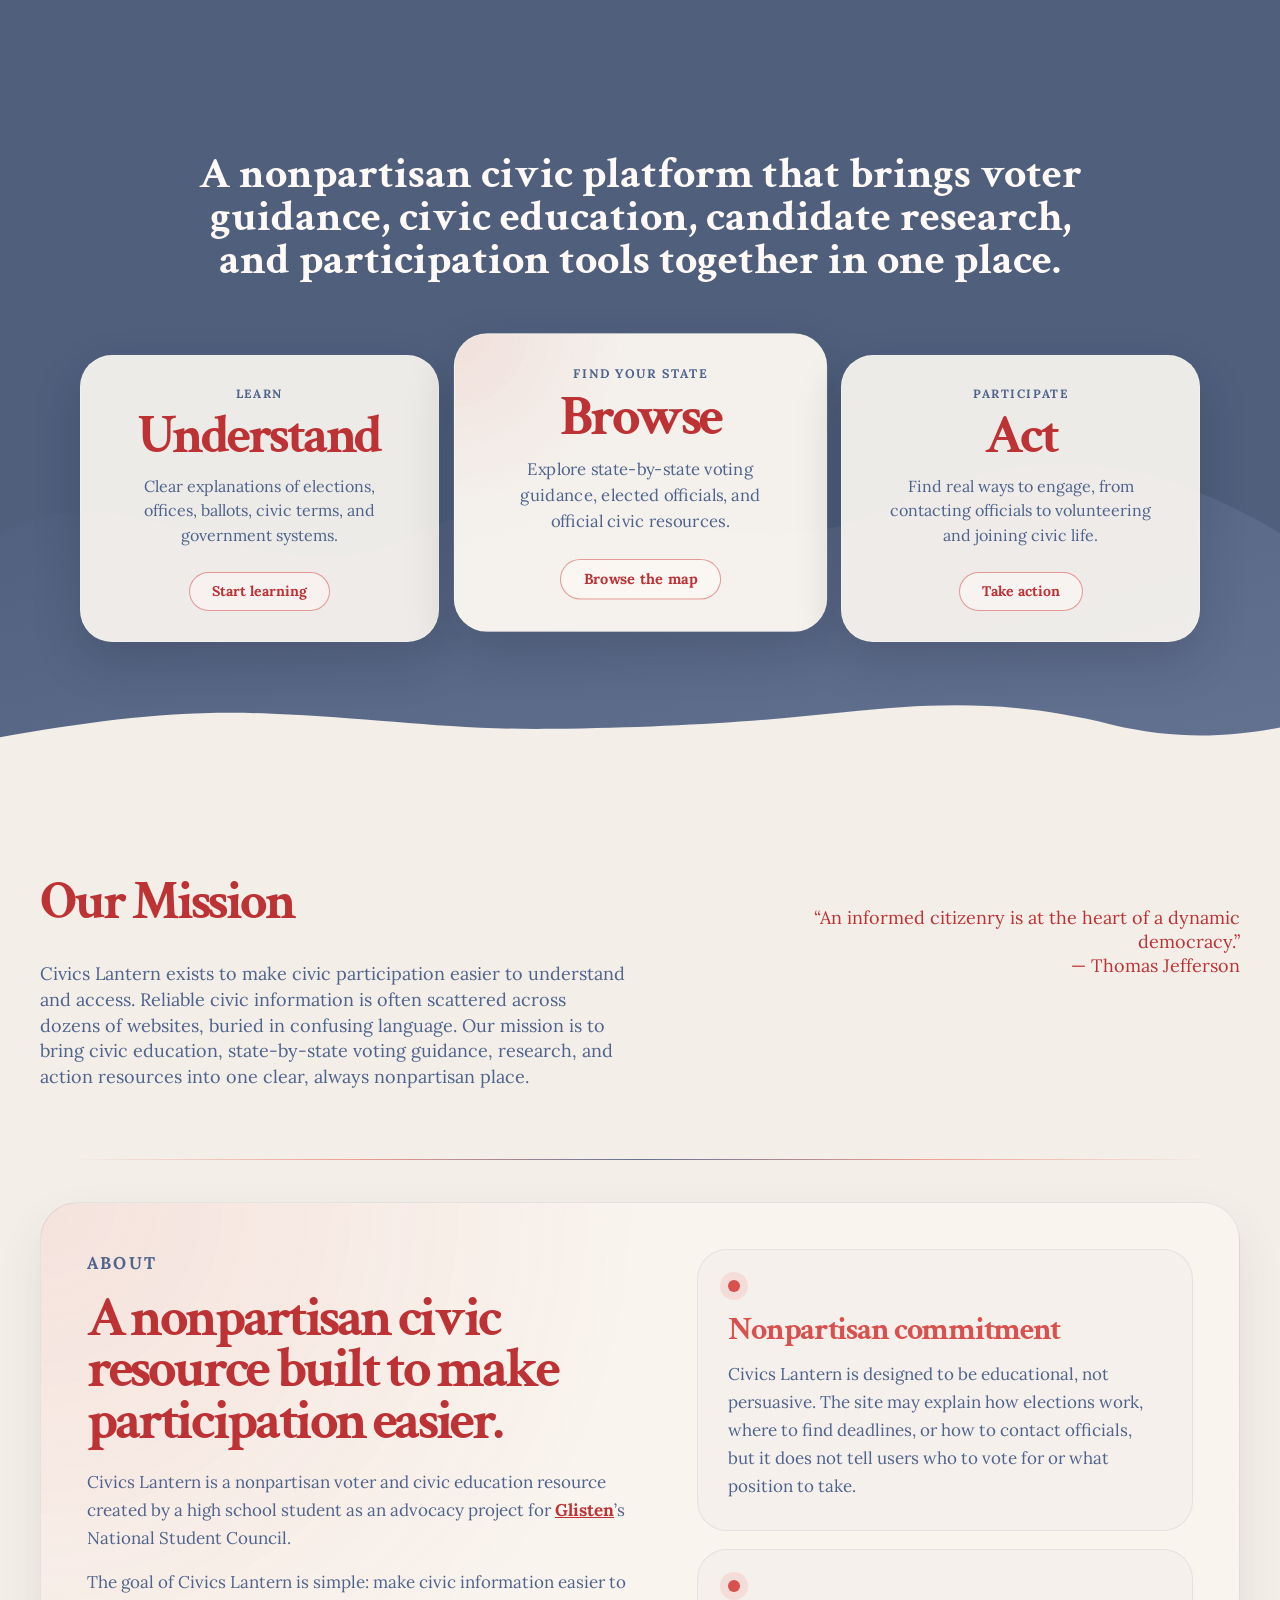
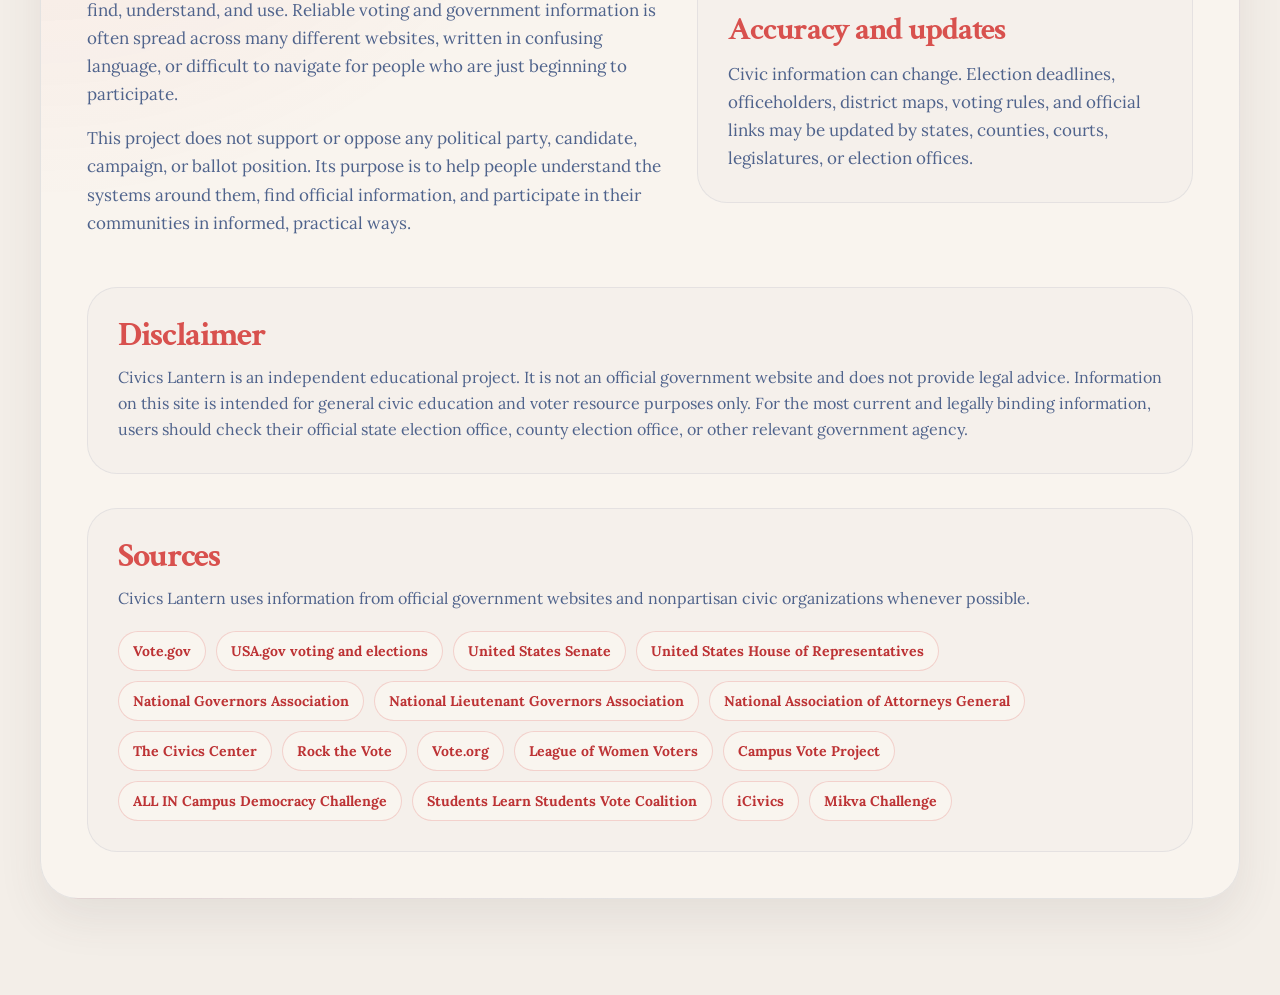
==== commit 7448b569: "Add files via upload" ====
--- a/index.html
+++ b/index.html
@@ -4,24 +4,13 @@
   <meta charset="UTF-8" />
   <meta name="viewport" content="width=device-width, initial-scale=1.0" />
   <title>Civics Lantern</title>
-  <link rel="stylesheet" href="style.css?v=23" />
+  <link rel="stylesheet" href="style.css?v=24" />
 </head>
 <body>
   <div id="scroll-progress"></div>
 
-  <header class="hero home-hero">
-    <nav class="nav">
-      <a class="logo" href="index.html">Civics Lantern</a>
-      <button class="menu-button" aria-label="Open navigation">☰</button>
-      <div class="nav-links">
-        <a href="understand.html">Understand</a>
-        <a href="browse.html">Browse</a>
-        <a href="act.html">Act</a>
-        <a href="index.html#about">About</a>
-      </div>
-    </nav>
-
-    <section class="hero-text fade-in">
+  <header class="hero home-hero landing-no-nav">
+<section class="hero-text fade-in">
       <h1>
         A nonpartisan civic platform that brings voter guidance, civic education,
         candidate research, and participation tools together in one place.
@@ -162,6 +151,6 @@
     </section>
   </main>
 
-  <script src="script.js?v=23"></script>
+  <script src="script.js?v=24"></script>
 </body>
 </html>
--- a/style.css
+++ b/style.css
@@ -3792,3 +3792,33 @@
     padding-bottom: 172px !important;
   }
 }
+
+
+/* Landing page only: remove top nav spacing and center hero content */
+
+.landing-no-nav {
+  display: flex;
+  flex-direction: column;
+  justify-content: center;
+  padding-top: 0;
+}
+
+.landing-no-nav .hero-text {
+  margin-top: 0;
+  padding-top: 0;
+}
+
+.landing-no-nav .hero-pathways {
+  margin-top: 46px;
+}
+
+@media (max-width: 900px) {
+  .landing-no-nav {
+    justify-content: flex-start;
+    padding-top: 58px;
+  }
+
+  .landing-no-nav .hero-pathways {
+    margin-top: 28px;
+  }
+}
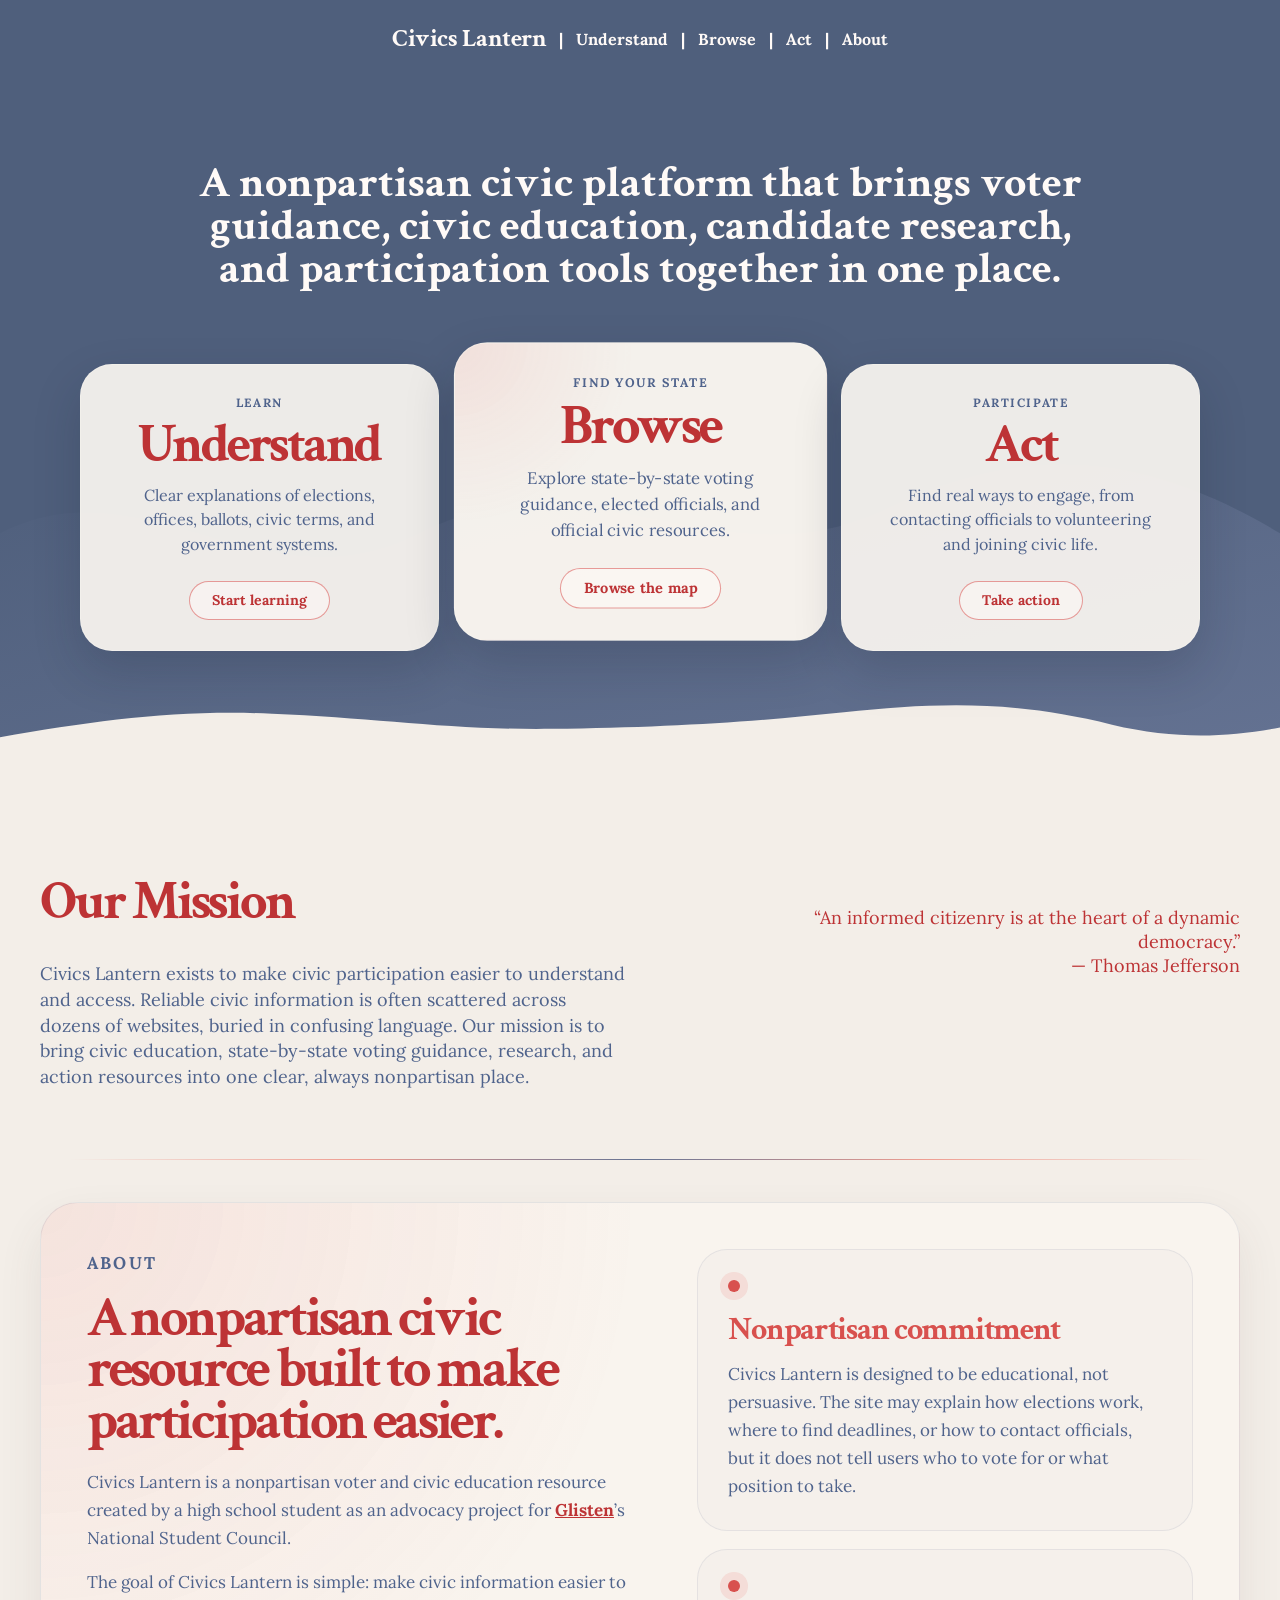
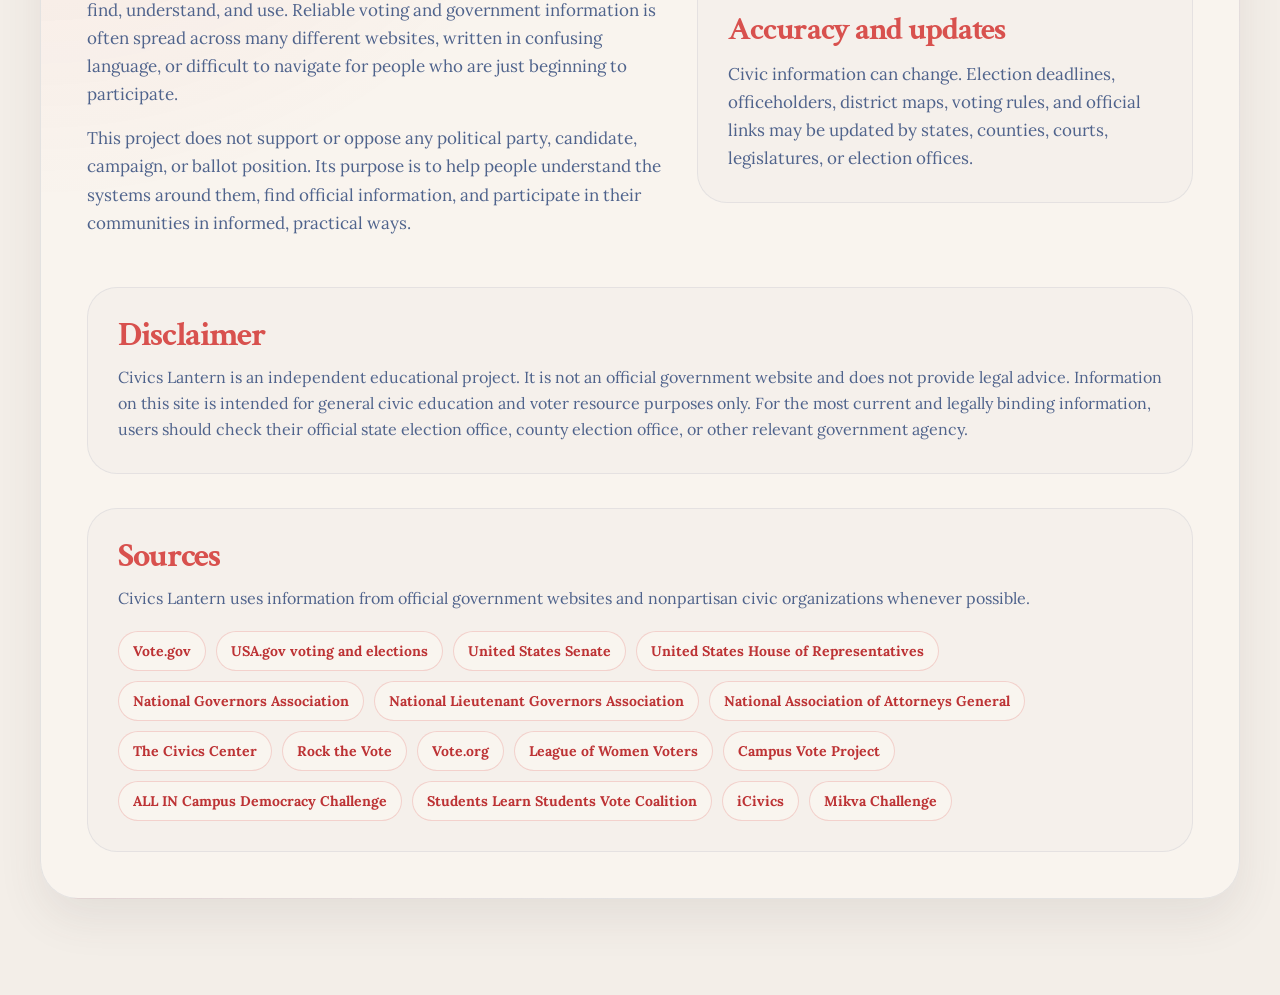
==== commit 0d6df9a2: "Add files via upload" ====
--- a/index.html
+++ b/index.html
@@ -4,12 +4,24 @@
   <meta charset="UTF-8" />
   <meta name="viewport" content="width=device-width, initial-scale=1.0" />
   <title>Civics Lantern</title>
-  <link rel="stylesheet" href="style.css?v=24" />
+  <link rel="stylesheet" href="style.css?v=25" />
 </head>
 <body>
   <div id="scroll-progress"></div>
 
-  <header class="hero home-hero landing-no-nav">
+  <header class="hero home-hero landing-centered-nav">
+    <nav class="landing-nav" aria-label="Main navigation">
+      <a class="landing-brand" href="index.html">Civics Lantern</a>
+      <span aria-hidden="true">|</span>
+      <a href="understand.html">Understand</a>
+      <span aria-hidden="true">|</span>
+      <a href="browse.html">Browse</a>
+      <span aria-hidden="true">|</span>
+      <a href="act.html">Act</a>
+      <span aria-hidden="true">|</span>
+      <a href="index.html#about">About</a>
+    </nav>
+
 <section class="hero-text fade-in">
       <h1>
         A nonpartisan civic platform that brings voter guidance, civic education,
@@ -151,6 +163,6 @@
     </section>
   </main>
 
-  <script src="script.js?v=24"></script>
+  <script src="script.js?v=25"></script>
 </body>
 </html>
--- a/style.css
+++ b/style.css
@@ -3822,3 +3822,85 @@
     margin-top: 28px;
   }
 }
+
+
+/* Landing page centered inline navigation */
+
+.landing-centered-nav {
+  display: flex;
+  flex-direction: column;
+  justify-content: center;
+  padding-top: 0;
+}
+
+.landing-nav {
+  position: absolute;
+  top: 22px;
+  left: 50%;
+  transform: translateX(-50%);
+  z-index: 5;
+  display: flex;
+  align-items: center;
+  justify-content: center;
+  gap: 13px;
+  width: max-content;
+  max-width: calc(100% - 40px);
+  color: var(--white);
+  font-weight: 700;
+  white-space: nowrap;
+}
+
+.landing-nav a {
+  color: var(--white);
+  text-decoration: none;
+  transition: opacity 0.2s ease, transform 0.2s ease;
+}
+
+.landing-nav a:hover {
+  opacity: 0.82;
+  transform: translateY(-1px);
+}
+
+.landing-brand {
+  font-family: "Crimson Text", Georgia, serif;
+  font-size: 25px;
+  letter-spacing: -0.02em;
+}
+
+.landing-centered-nav .hero-text {
+  margin-top: 18px;
+  padding-top: 0;
+}
+
+.landing-centered-nav .hero-pathways {
+  margin-top: 46px;
+}
+
+@media (max-width: 900px) {
+  .landing-centered-nav {
+    justify-content: flex-start;
+    padding-top: 84px;
+  }
+
+  .landing-nav {
+    top: 16px;
+    gap: 8px;
+    flex-wrap: wrap;
+    row-gap: 5px;
+    width: min(360px, calc(100% - 28px));
+    white-space: normal;
+    font-size: 13px;
+    line-height: 1.2;
+  }
+
+  .landing-brand {
+    width: 100%;
+    text-align: center;
+    font-size: 22px;
+    margin-bottom: 2px;
+  }
+
+  .landing-centered-nav .hero-pathways {
+    margin-top: 28px;
+  }
+}
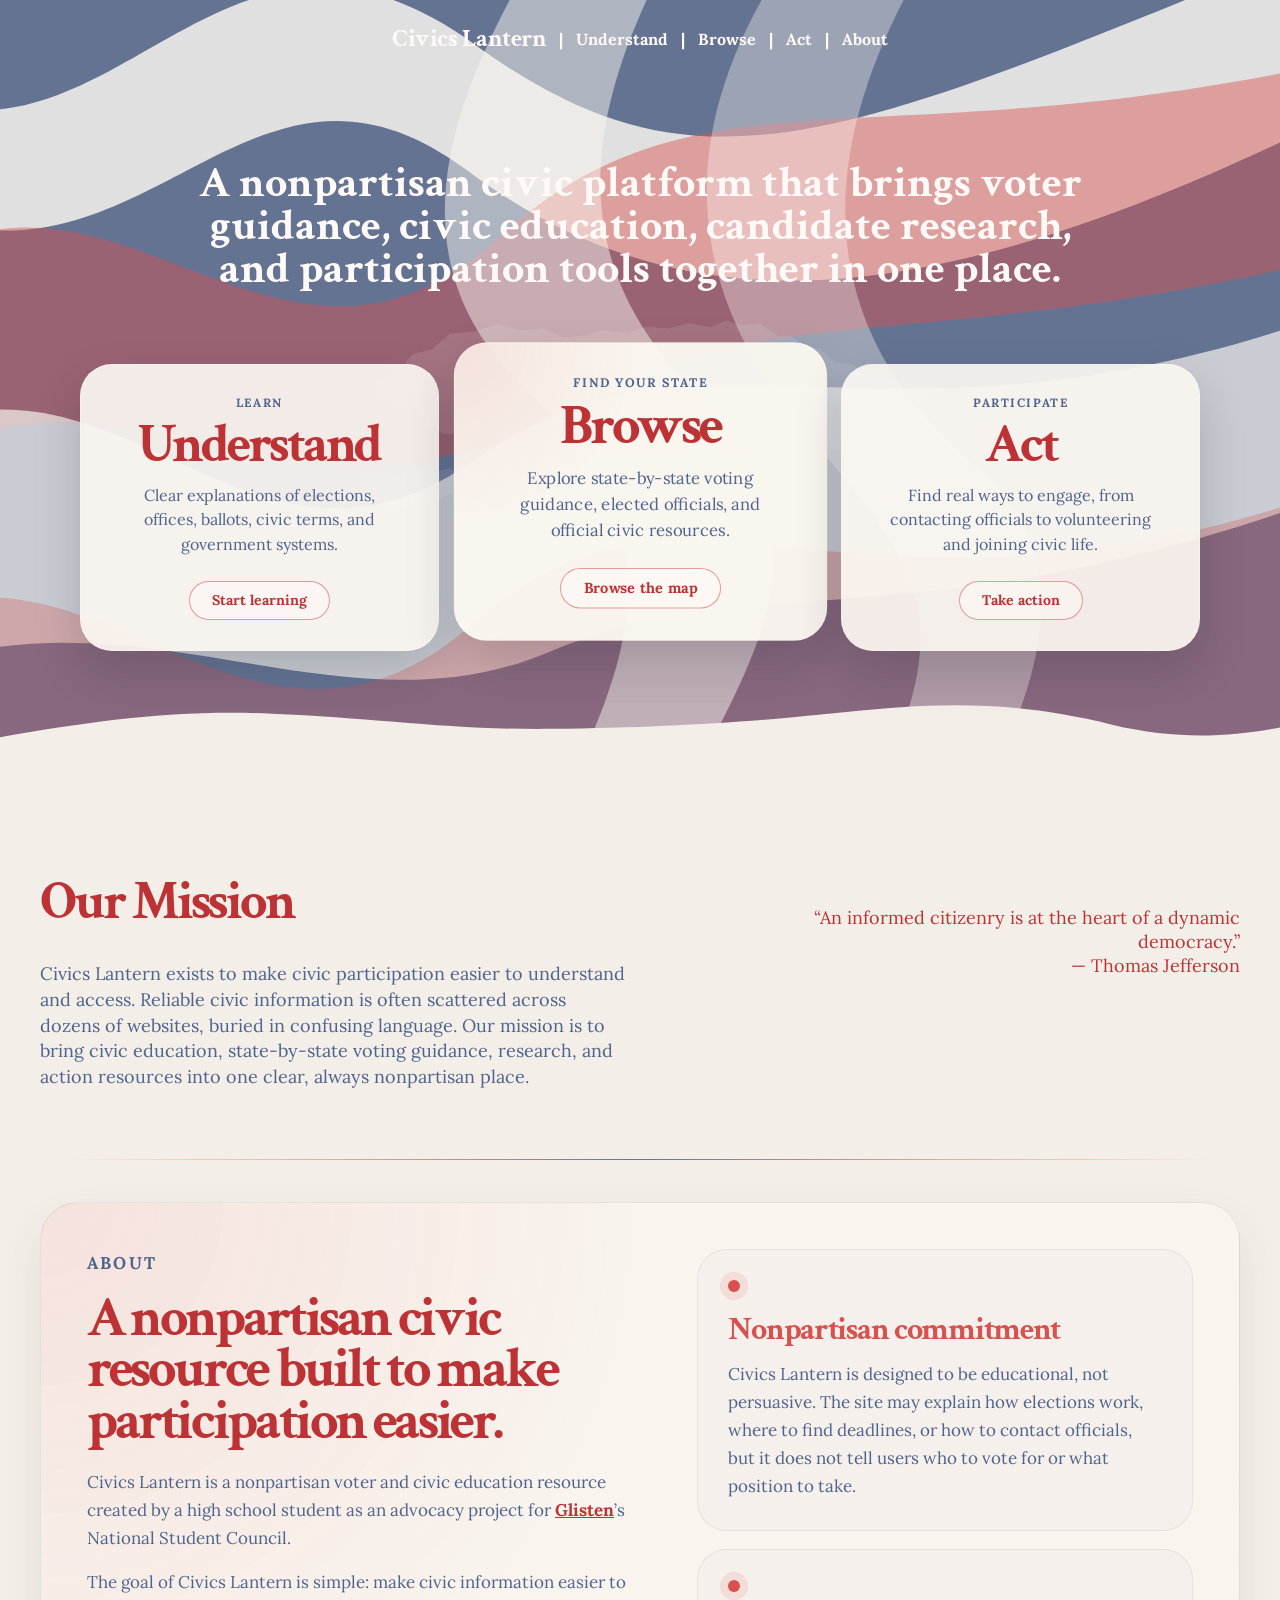
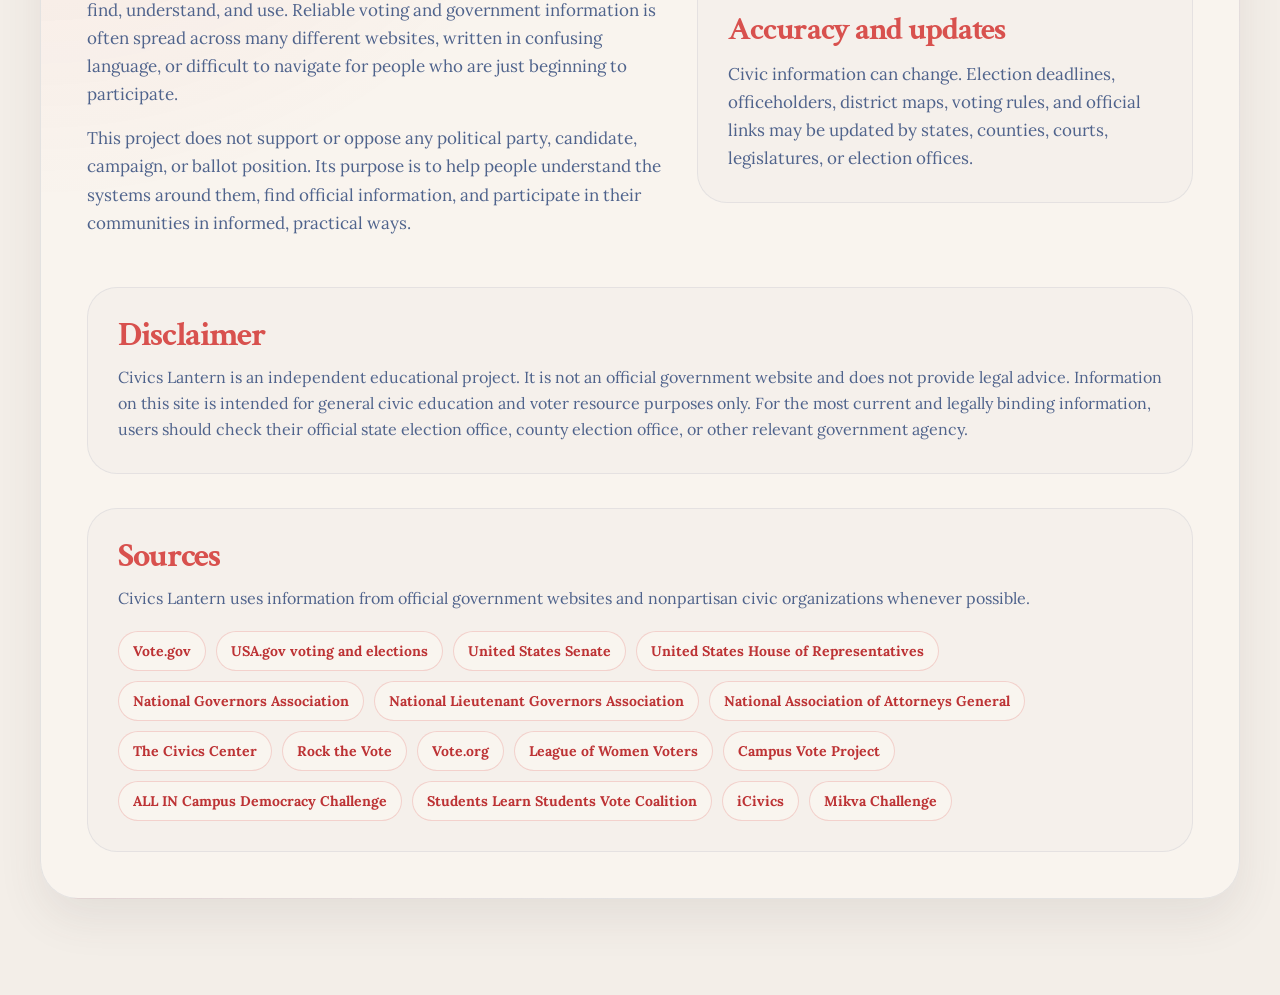
==== commit 5594378e: "Add files via upload" ====
--- a/index.html
+++ b/index.html
@@ -4,7 +4,7 @@
   <meta charset="UTF-8" />
   <meta name="viewport" content="width=device-width, initial-scale=1.0" />
   <title>Civics Lantern</title>
-  <link rel="stylesheet" href="style.css?v=25" />
+  <link rel="stylesheet" href="style.css?v=26" />
 </head>
 <body>
   <div id="scroll-progress"></div>
@@ -163,6 +163,6 @@
     </section>
   </main>
 
-  <script src="script.js?v=25"></script>
+  <script src="script.js?v=26"></script>
 </body>
 </html>
--- a/style.css
+++ b/style.css
@@ -3904,3 +3904,27 @@
     margin-top: 28px;
   }
 }
+
+
+/* Homepage hero America overlay */
+
+.home-hero::before {
+  background-image: url("data:image/svg+xml,%3Csvg%20xmlns%3D%22http%3A//www.w3.org/2000/svg%22%20viewBox%3D%220%200%201200%20700%22%20preserveAspectRatio%3D%22xMidYMid%20meet%22%3E%0A%20%20%3Cg%20fill%3D%22%23ffffff%22%20opacity%3D%220.11%22%3E%0A%20%20%20%20%3Cpath%20d%3D%22M118%20364%0A%20%20%20%20%20%20%20%20%20%20%20%20%20L131%20338%20L166%20324%20L191%20294%20L225%20286%20L258%20257%20L302%20254%20L344%20240%20L386%20251%20L426%20248%0A%20%20%20%20%20%20%20%20%20%20%20%20%20L462%20264%20L496%20261%20L532%20251%20L576%20257%20L610%20245%20L653%20248%20L689%20238%20L728%20246%20L754%20234%0A%20%20%20%20%20%20%20%20%20%20%20%20%20L786%20242%20L815%20239%20L850%20262%20L873%20261%20L896%20279%20L926%20286%20L951%20309%20L982%20312%20L1008%20332%0A%20%20%20%20%20%20%20%20%20%20%20%20%20L1044%20336%20L1082%20362%20L1113%20362%20L1098%20394%20L1110%20418%20L1080%20433%20L1040%20452%20L1009%20446%0A%20%20%20%20%20%20%20%20%20%20%20%20%20L981%20464%20L952%20469%20L916%20453%20L882%20461%20L854%20479%20L814%20483%20L774%20476%20L746%20459%20L705%20463%0A%20%20%20%20%20%20%20%20%20%20%20%20%20L664%20474%20L625%20469%20L583%20479%20L545%20474%20L516%20457%20L487%20468%20L446%20463%20L413%20450%20L384%20454%0A%20%20%20%20%20%20%20%20%20%20%20%20%20L351%20444%20L320%20449%20L286%20437%20L249%20439%20L219%20423%20L194%20392%20L164%20386%20Z%22/%3E%0A%20%20%20%20%3Cpath%20d%3D%22M90%20520%0A%20%20%20%20%20%20%20%20%20%20%20%20%20L125%20505%20L165%20512%20L197%20497%20L230%20507%20L257%20500%20L290%20519%20L283%20541%20L253%20548%20L224%20566%0A%20%20%20%20%20%20%20%20%20%20%20%20%20L193%20563%20L165%20576%20L132%20568%20L116%20545%20Z%22/%3E%0A%20%20%20%20%3Ccircle%20cx%3D%22352%22%20cy%3D%22569%22%20r%3D%229%22/%3E%0A%20%20%20%20%3Ccircle%20cx%3D%22386%22%20cy%3D%22584%22%20r%3D%228%22/%3E%0A%20%20%20%20%3Ccircle%20cx%3D%22422%22%20cy%3D%22595%22%20r%3D%227%22/%3E%0A%20%20%20%20%3Ccircle%20cx%3D%22454%22%20cy%3D%22606%22%20r%3D%226%22/%3E%0A%20%20%20%20%3Ccircle%20cx%3D%22486%22%20cy%3D%22618%22%20r%3D%226%22/%3E%0A%20%20%3C/g%3E%0A%3C/svg%3E"), url("data:image/svg+xml,%3Csvg%20xmlns%3D%22http%3A//www.w3.org/2000/svg%22%20viewBox%3D%220%200%201400%20700%22%20preserveAspectRatio%3D%22none%22%3E%0A%20%20%3Crect%20width%3D%221400%22%20height%3D%22700%22%20fill%3D%22%23657393%22/%3E%0A%20%20%3Cpath%20d%3D%22M-140%2070%20C120%20190%20230%20-130%20520%2040%20C780%20190%20930%20120%201540%20-80%20L1540%2070%20C1040%20280%20760%20300%20510%20150%20C260%200%20150%20300%20-140%20170%20Z%22%20fill%3D%22%23faf6f0%22%20opacity%3D%22.84%22/%3E%0A%20%20%3Cpath%20d%3D%22M-120%20245%20C120%2095%20300%20390%20545%20210%20C775%2042%20970%20155%201540%2040%20L1540%20210%20C1050%20320%20835%20255%20600%20365%20C320%20500%2090%20275%20-120%20430%20Z%22%20fill%3D%22%23d8514e%22%20opacity%3D%22.46%22/%3E%0A%20%20%3Cpath%20d%3D%22M-180%20420%20C110%20235%20250%20560%20520%20405%20C775%20260%20980%20430%201510%20260%20L1510%20420%20C1020%20575%20840%20495%20600%20575%20C350%20660%20110%20485%20-180%20620%20Z%22%20fill%3D%22%23faf6f0%22%20opacity%3D%22.68%22/%3E%0A%20%20%3Cpath%20d%3D%22M-160%20580%20C70%20405%20260%20735%20520%20548%20C760%20375%20950%20600%201530%20410%20L1530%20700%20L-160%20700%20Z%22%20fill%3D%22%23d8514e%22%20opacity%3D%22.30%22/%3E%0A%20%20%3Cpath%20d%3D%22M760%20-80%20C635%2090%20610%20225%20760%20345%20C930%20480%20820%20590%20690%20780%20L565%20780%20C720%20555%20735%20470%20565%20335%20C405%20205%20525%2040%20615%20-80%20Z%22%20fill%3D%22%23faf6f0%22%20opacity%3D%22.50%22/%3E%0A%20%20%3Cpath%20d%3D%22M1040%20-70%20C875%20130%20890%20290%201065%20410%20C1190%20495%201145%20610%201020%20780%20L905%20780%20C1055%20560%201030%20520%20890%20390%20C710%20225%20760%2070%20890%20-70%20Z%22%20fill%3D%22%23faf6f0%22%20opacity%3D%22.36%22/%3E%0A%3C/svg%3E") !important;
+  background-repeat: no-repeat, no-repeat !important;
+  background-size: 52% auto, 100% 100% !important;
+  background-position: center 47%, center bottom !important;
+}
+
+@media (max-width: 1200px) {
+  .home-hero::before {
+    background-size: 62% auto, 100% 100% !important;
+    background-position: center 46%, center bottom !important;
+  }
+}
+
+@media (max-width: 900px) {
+  .home-hero::before {
+    background-size: 86% auto, 145% 100% !important;
+    background-position: center 54%, center bottom !important;
+  }
+}
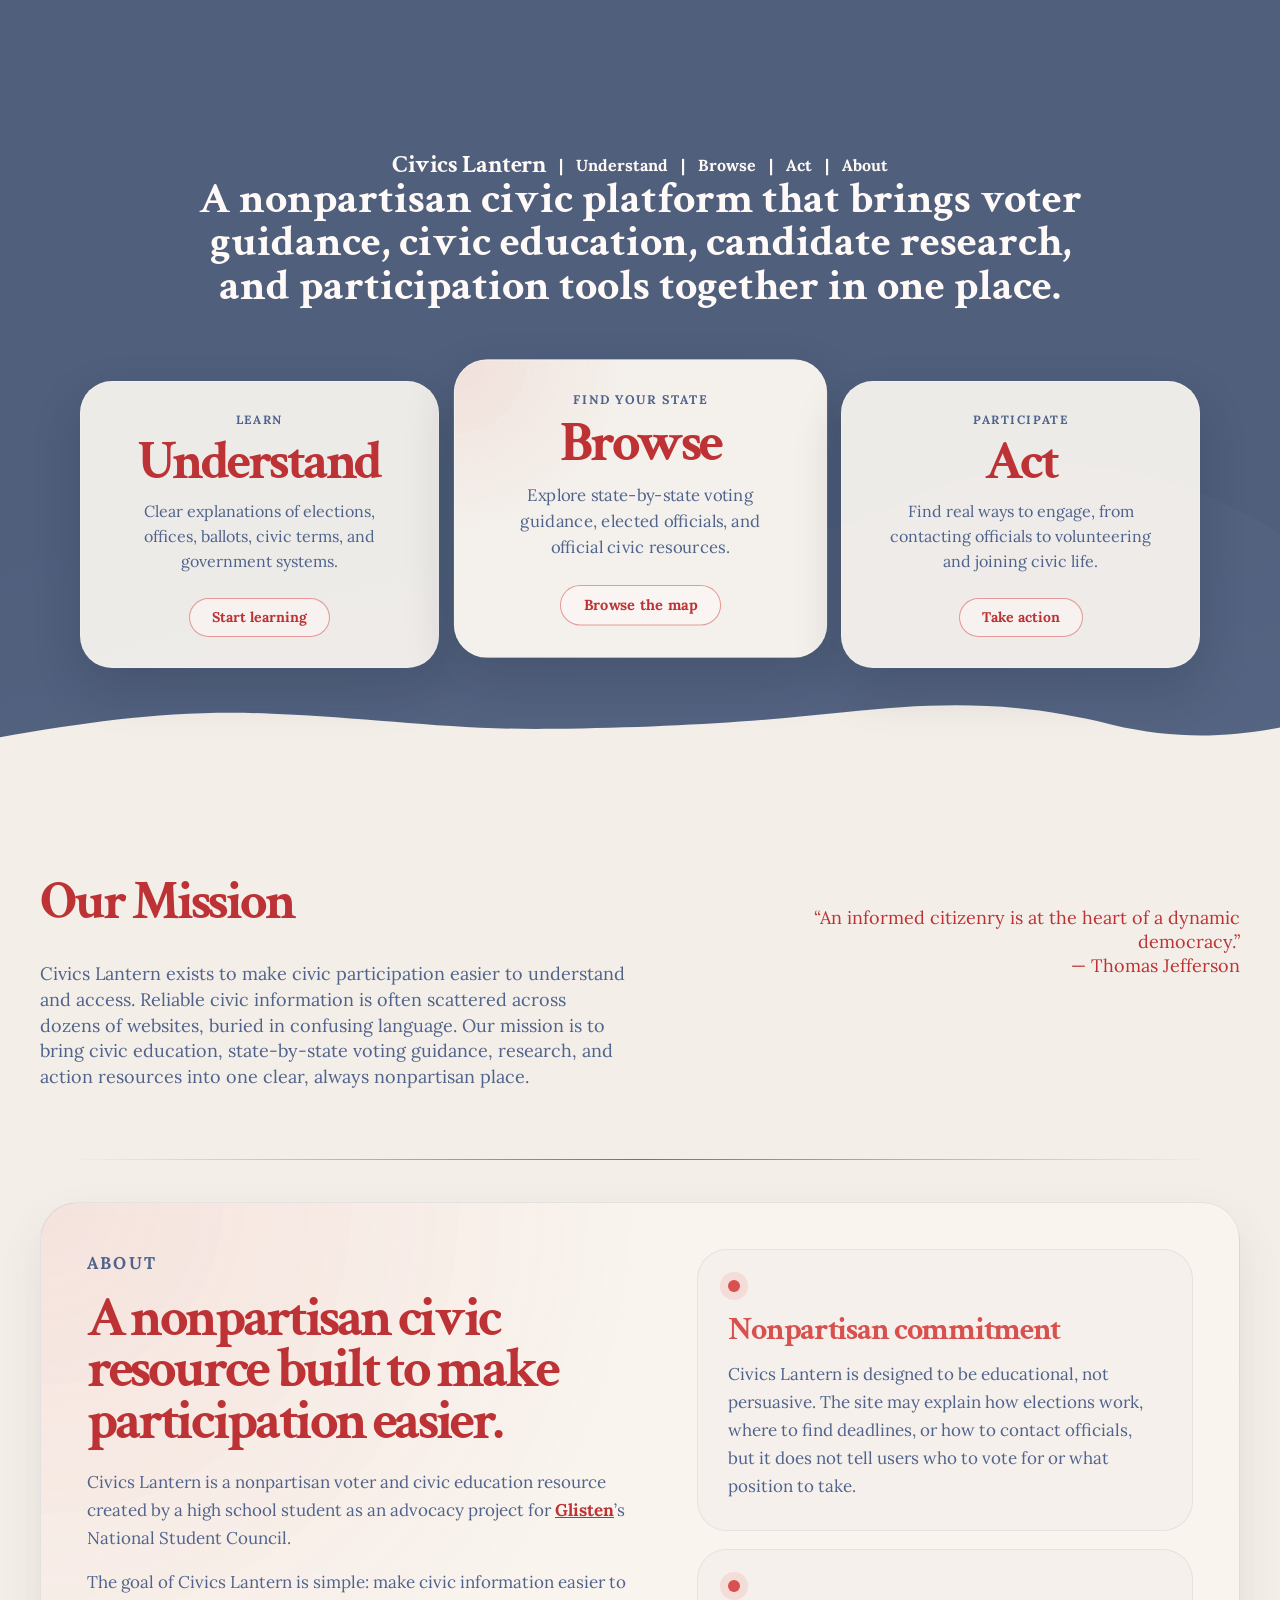
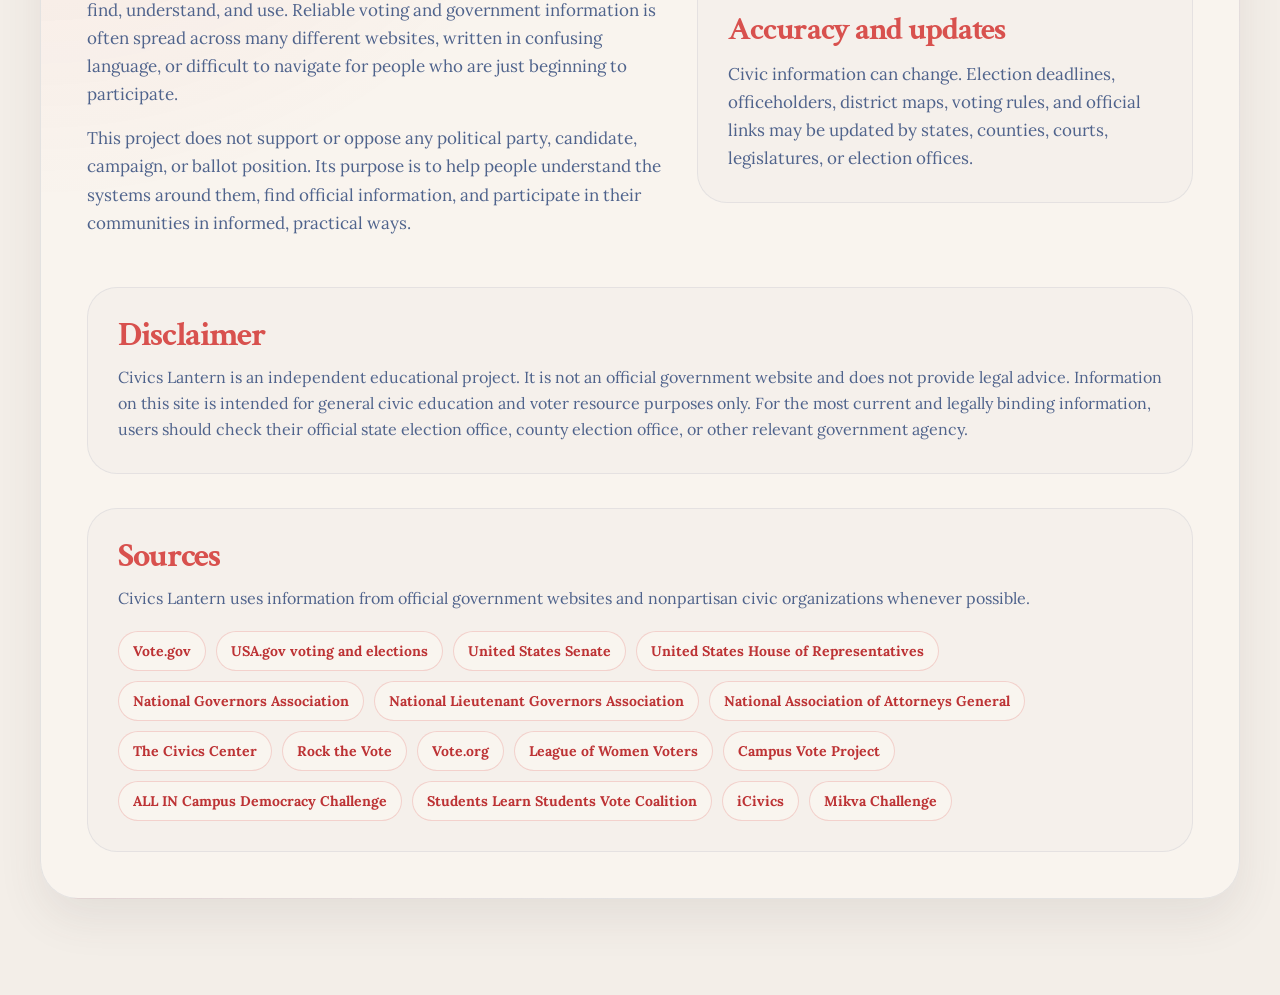
==== commit 7045b504: "Add files via upload" ====
--- a/index.html
+++ b/index.html
@@ -4,7 +4,7 @@
   <meta charset="UTF-8" />
   <meta name="viewport" content="width=device-width, initial-scale=1.0" />
   <title>Civics Lantern</title>
-  <link rel="stylesheet" href="style.css?v=26" />
+  <link rel="stylesheet" href="style.css?v=27" />
 </head>
 <body>
   <div id="scroll-progress"></div>
@@ -163,6 +163,6 @@
     </section>
   </main>
 
-  <script src="script.js?v=26"></script>
+  <script src="script.js?v=27"></script>
 </body>
 </html>
--- a/style.css
+++ b/style.css
@@ -3906,25 +3906,34 @@
 }
 
 
-/* Homepage hero America overlay */
+/* Homepage hero photo overlay */
+
+.home-hero {
+  background-image:
+    linear-gradient(rgba(79, 95, 124, 0.86), rgba(79, 95, 124, 0.82)),
+    url("https://images.unsplash.com/photo-1492116136365-ab4b6cac399f?q=80&w=1074&auto=format&fit=crop&ixlib=rb-4.1.0&ixid=M3wxMjA3fDB8MHxwaG90by1wYWdlfHx8fGVufDB8fHx8fA%3D%3D") !important;
+  background-size: cover !important;
+  background-position: center 44% !important;
+  background-repeat: no-repeat !important;
+}
 
 .home-hero::before {
-  background-image: url("data:image/svg+xml,%3Csvg%20xmlns%3D%22http%3A//www.w3.org/2000/svg%22%20viewBox%3D%220%200%201200%20700%22%20preserveAspectRatio%3D%22xMidYMid%20meet%22%3E%0A%20%20%3Cg%20fill%3D%22%23ffffff%22%20opacity%3D%220.11%22%3E%0A%20%20%20%20%3Cpath%20d%3D%22M118%20364%0A%20%20%20%20%20%20%20%20%20%20%20%20%20L131%20338%20L166%20324%20L191%20294%20L225%20286%20L258%20257%20L302%20254%20L344%20240%20L386%20251%20L426%20248%0A%20%20%20%20%20%20%20%20%20%20%20%20%20L462%20264%20L496%20261%20L532%20251%20L576%20257%20L610%20245%20L653%20248%20L689%20238%20L728%20246%20L754%20234%0A%20%20%20%20%20%20%20%20%20%20%20%20%20L786%20242%20L815%20239%20L850%20262%20L873%20261%20L896%20279%20L926%20286%20L951%20309%20L982%20312%20L1008%20332%0A%20%20%20%20%20%20%20%20%20%20%20%20%20L1044%20336%20L1082%20362%20L1113%20362%20L1098%20394%20L1110%20418%20L1080%20433%20L1040%20452%20L1009%20446%0A%20%20%20%20%20%20%20%20%20%20%20%20%20L981%20464%20L952%20469%20L916%20453%20L882%20461%20L854%20479%20L814%20483%20L774%20476%20L746%20459%20L705%20463%0A%20%20%20%20%20%20%20%20%20%20%20%20%20L664%20474%20L625%20469%20L583%20479%20L545%20474%20L516%20457%20L487%20468%20L446%20463%20L413%20450%20L384%20454%0A%20%20%20%20%20%20%20%20%20%20%20%20%20L351%20444%20L320%20449%20L286%20437%20L249%20439%20L219%20423%20L194%20392%20L164%20386%20Z%22/%3E%0A%20%20%20%20%3Cpath%20d%3D%22M90%20520%0A%20%20%20%20%20%20%20%20%20%20%20%20%20L125%20505%20L165%20512%20L197%20497%20L230%20507%20L257%20500%20L290%20519%20L283%20541%20L253%20548%20L224%20566%0A%20%20%20%20%20%20%20%20%20%20%20%20%20L193%20563%20L165%20576%20L132%20568%20L116%20545%20Z%22/%3E%0A%20%20%20%20%3Ccircle%20cx%3D%22352%22%20cy%3D%22569%22%20r%3D%229%22/%3E%0A%20%20%20%20%3Ccircle%20cx%3D%22386%22%20cy%3D%22584%22%20r%3D%228%22/%3E%0A%20%20%20%20%3Ccircle%20cx%3D%22422%22%20cy%3D%22595%22%20r%3D%227%22/%3E%0A%20%20%20%20%3Ccircle%20cx%3D%22454%22%20cy%3D%22606%22%20r%3D%226%22/%3E%0A%20%20%20%20%3Ccircle%20cx%3D%22486%22%20cy%3D%22618%22%20r%3D%226%22/%3E%0A%20%20%3C/g%3E%0A%3C/svg%3E"), url("data:image/svg+xml,%3Csvg%20xmlns%3D%22http%3A//www.w3.org/2000/svg%22%20viewBox%3D%220%200%201400%20700%22%20preserveAspectRatio%3D%22none%22%3E%0A%20%20%3Crect%20width%3D%221400%22%20height%3D%22700%22%20fill%3D%22%23657393%22/%3E%0A%20%20%3Cpath%20d%3D%22M-140%2070%20C120%20190%20230%20-130%20520%2040%20C780%20190%20930%20120%201540%20-80%20L1540%2070%20C1040%20280%20760%20300%20510%20150%20C260%200%20150%20300%20-140%20170%20Z%22%20fill%3D%22%23faf6f0%22%20opacity%3D%22.84%22/%3E%0A%20%20%3Cpath%20d%3D%22M-120%20245%20C120%2095%20300%20390%20545%20210%20C775%2042%20970%20155%201540%2040%20L1540%20210%20C1050%20320%20835%20255%20600%20365%20C320%20500%2090%20275%20-120%20430%20Z%22%20fill%3D%22%23d8514e%22%20opacity%3D%22.46%22/%3E%0A%20%20%3Cpath%20d%3D%22M-180%20420%20C110%20235%20250%20560%20520%20405%20C775%20260%20980%20430%201510%20260%20L1510%20420%20C1020%20575%20840%20495%20600%20575%20C350%20660%20110%20485%20-180%20620%20Z%22%20fill%3D%22%23faf6f0%22%20opacity%3D%22.68%22/%3E%0A%20%20%3Cpath%20d%3D%22M-160%20580%20C70%20405%20260%20735%20520%20548%20C760%20375%20950%20600%201530%20410%20L1530%20700%20L-160%20700%20Z%22%20fill%3D%22%23d8514e%22%20opacity%3D%22.30%22/%3E%0A%20%20%3Cpath%20d%3D%22M760%20-80%20C635%2090%20610%20225%20760%20345%20C930%20480%20820%20590%20690%20780%20L565%20780%20C720%20555%20735%20470%20565%20335%20C405%20205%20525%2040%20615%20-80%20Z%22%20fill%3D%22%23faf6f0%22%20opacity%3D%22.50%22/%3E%0A%20%20%3Cpath%20d%3D%22M1040%20-70%20C875%20130%20890%20290%201065%20410%20C1190%20495%201145%20610%201020%20780%20L905%20780%20C1055%20560%201030%20520%20890%20390%20C710%20225%20760%2070%20890%20-70%20Z%22%20fill%3D%22%23faf6f0%22%20opacity%3D%22.36%22/%3E%0A%3C/svg%3E") !important;
-  background-repeat: no-repeat, no-repeat !important;
-  background-size: 52% auto, 100% 100% !important;
-  background-position: center 47%, center bottom !important;
-}
-
-@media (max-width: 1200px) {
+  opacity: 0.28 !important;
+}
+
+.home-hero .hero-text,
+.home-hero .hero-pathways,
+.home-hero .landing-nav {
+  position: relative;
+  z-index: 4;
+}
+
+@media (max-width: 900px) {
+  .home-hero {
+    background-position: center top !important;
+  }
+
   .home-hero::before {
-    background-size: 62% auto, 100% 100% !important;
-    background-position: center 46%, center bottom !important;
-  }
-}
-
-@media (max-width: 900px) {
-  .home-hero::before {
-    background-size: 86% auto, 145% 100% !important;
-    background-position: center 54%, center bottom !important;
-  }
-}
+    opacity: 0.22 !important;
+  }
+}
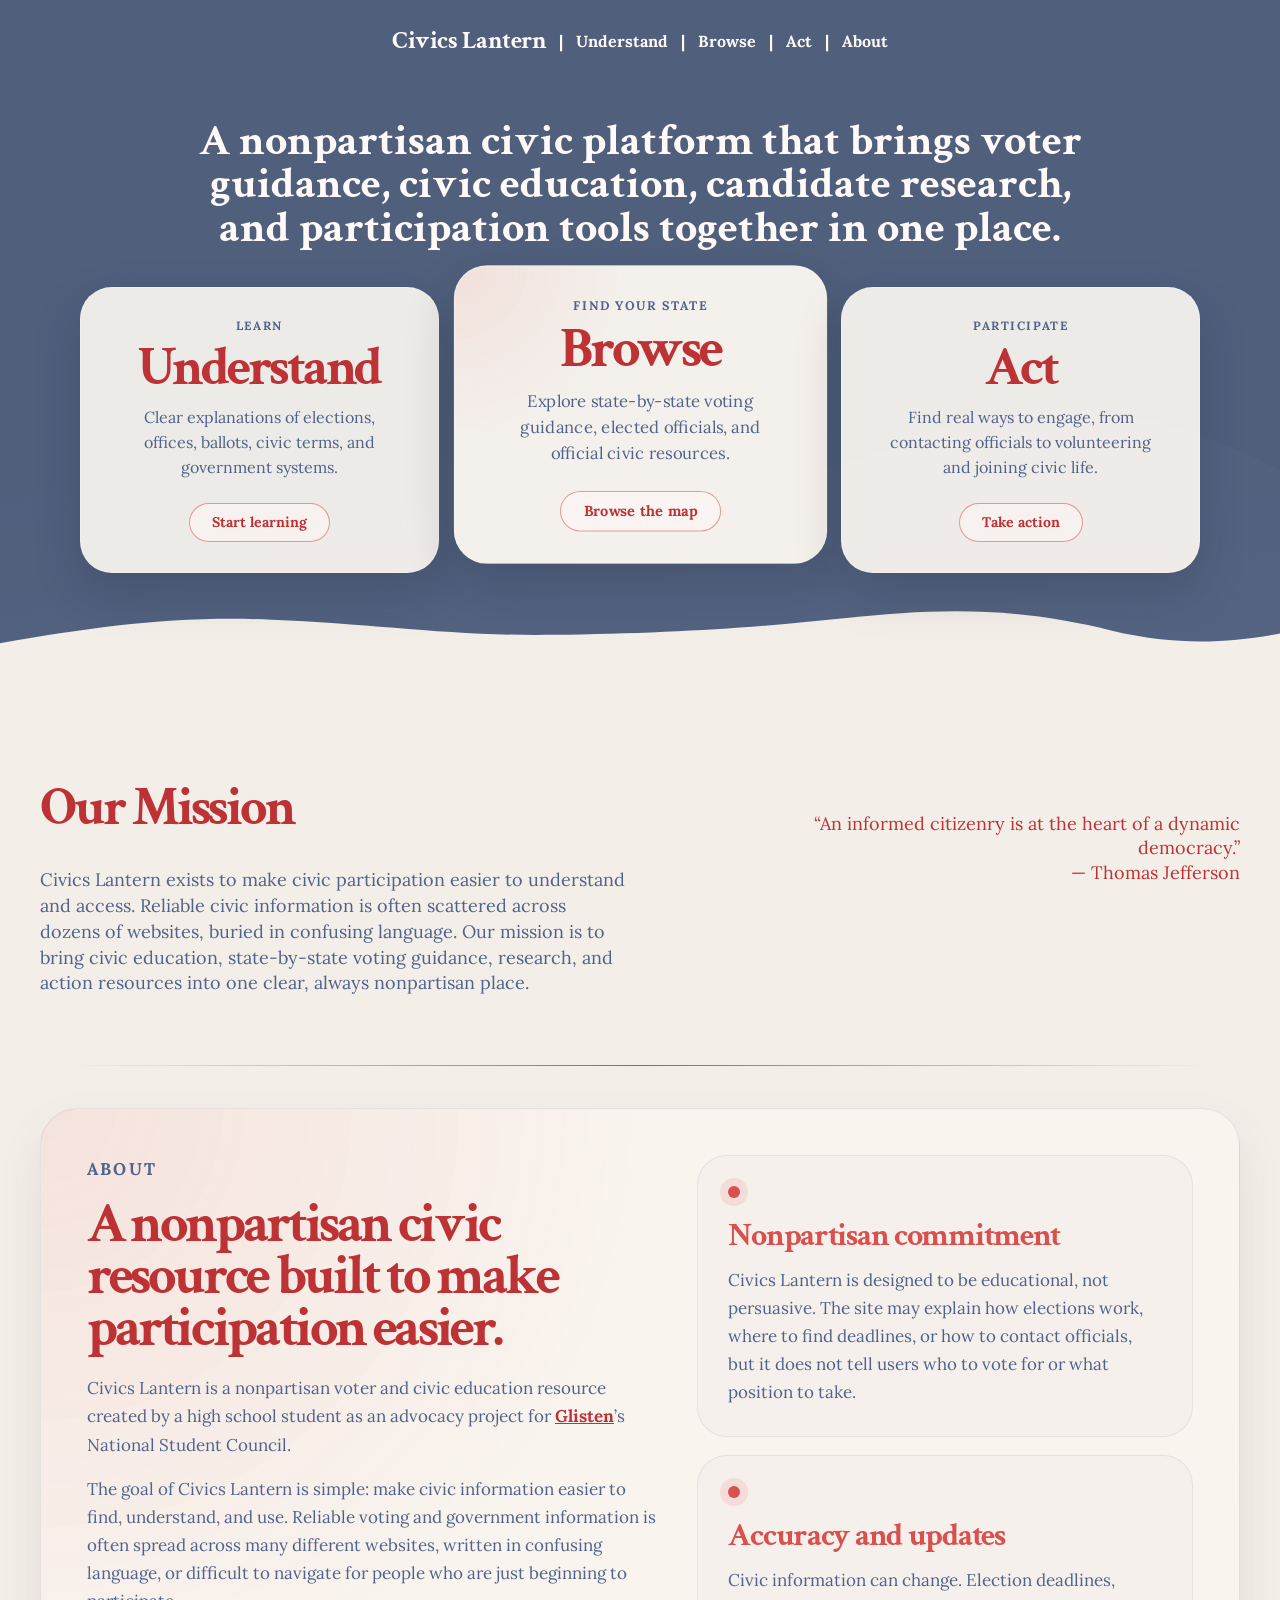
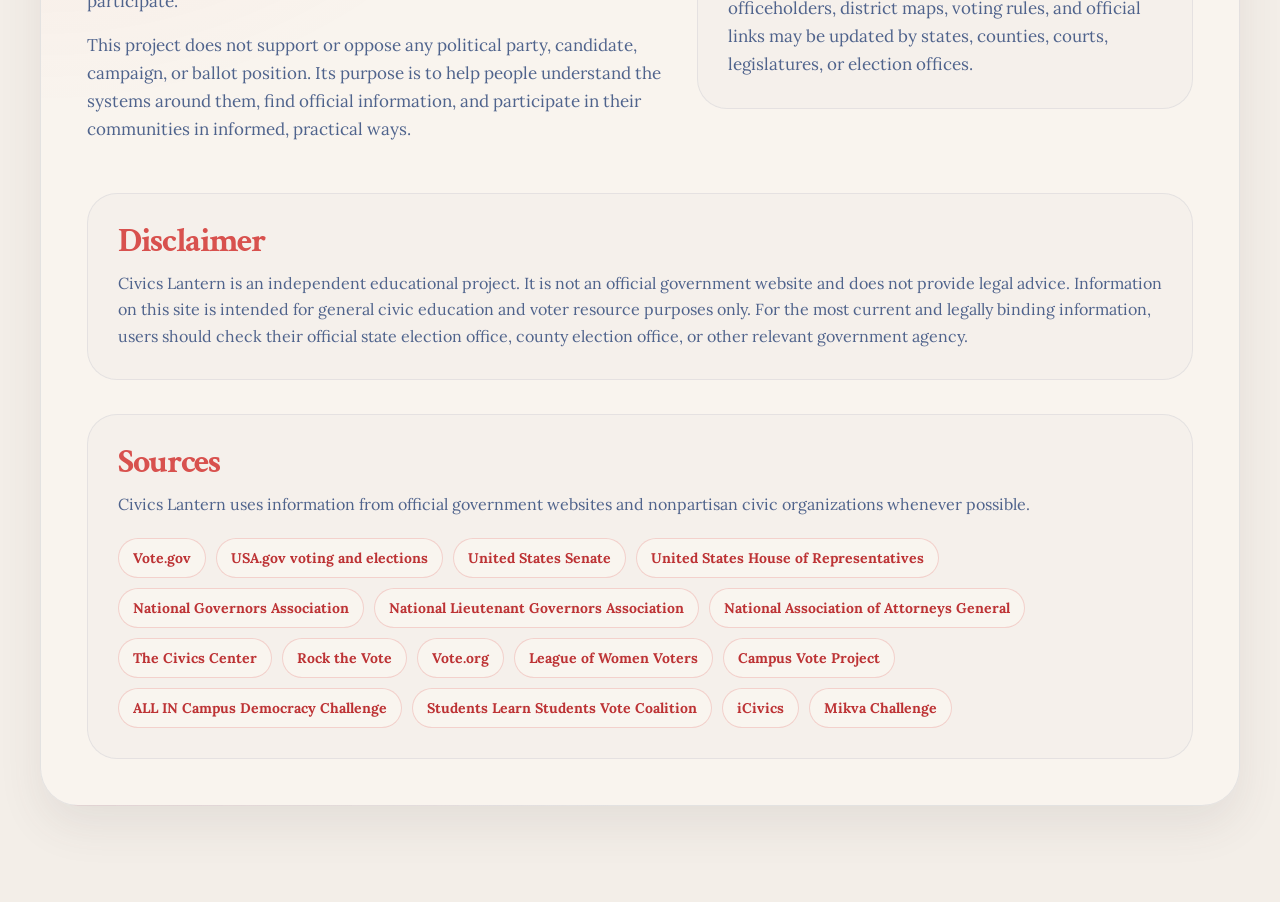
==== commit 1390baf5: "Add files via upload" ====
--- a/index.html
+++ b/index.html
@@ -4,7 +4,7 @@
   <meta charset="UTF-8" />
   <meta name="viewport" content="width=device-width, initial-scale=1.0" />
   <title>Civics Lantern</title>
-  <link rel="stylesheet" href="style.css?v=27" />
+  <link rel="stylesheet" href="style.css?v=28" />
 </head>
 <body>
   <div id="scroll-progress"></div>
@@ -163,6 +163,6 @@
     </section>
   </main>
 
-  <script src="script.js?v=27"></script>
+  <script src="script.js?v=28"></script>
 </body>
 </html>
--- a/style.css
+++ b/style.css
@@ -3937,3 +3937,52 @@
     opacity: 0.22 !important;
   }
 }
+
+
+/* Move homepage landing content upward */
+
+.home-hero {
+  min-height: clamp(700px, 54vw, 820px) !important;
+}
+
+.landing-centered-nav {
+  justify-content: flex-start !important;
+  padding-top: 10px !important;
+}
+
+.landing-nav {
+  top: 14px !important;
+}
+
+.landing-centered-nav .hero-text {
+  margin-top: 76px !important;
+  padding-top: 0 !important;
+  padding-bottom: 14px !important;
+}
+
+.landing-centered-nav .hero-pathways {
+  margin-top: 24px !important;
+}
+
+@media (max-width: 900px) {
+  .home-hero {
+    min-height: 980px !important;
+  }
+
+  .landing-centered-nav {
+    padding-top: 72px !important;
+  }
+
+  .landing-nav {
+    top: 12px !important;
+  }
+
+  .landing-centered-nav .hero-text {
+    margin-top: 28px !important;
+    padding-bottom: 12px !important;
+  }
+
+  .landing-centered-nav .hero-pathways {
+    margin-top: 18px !important;
+  }
+}
